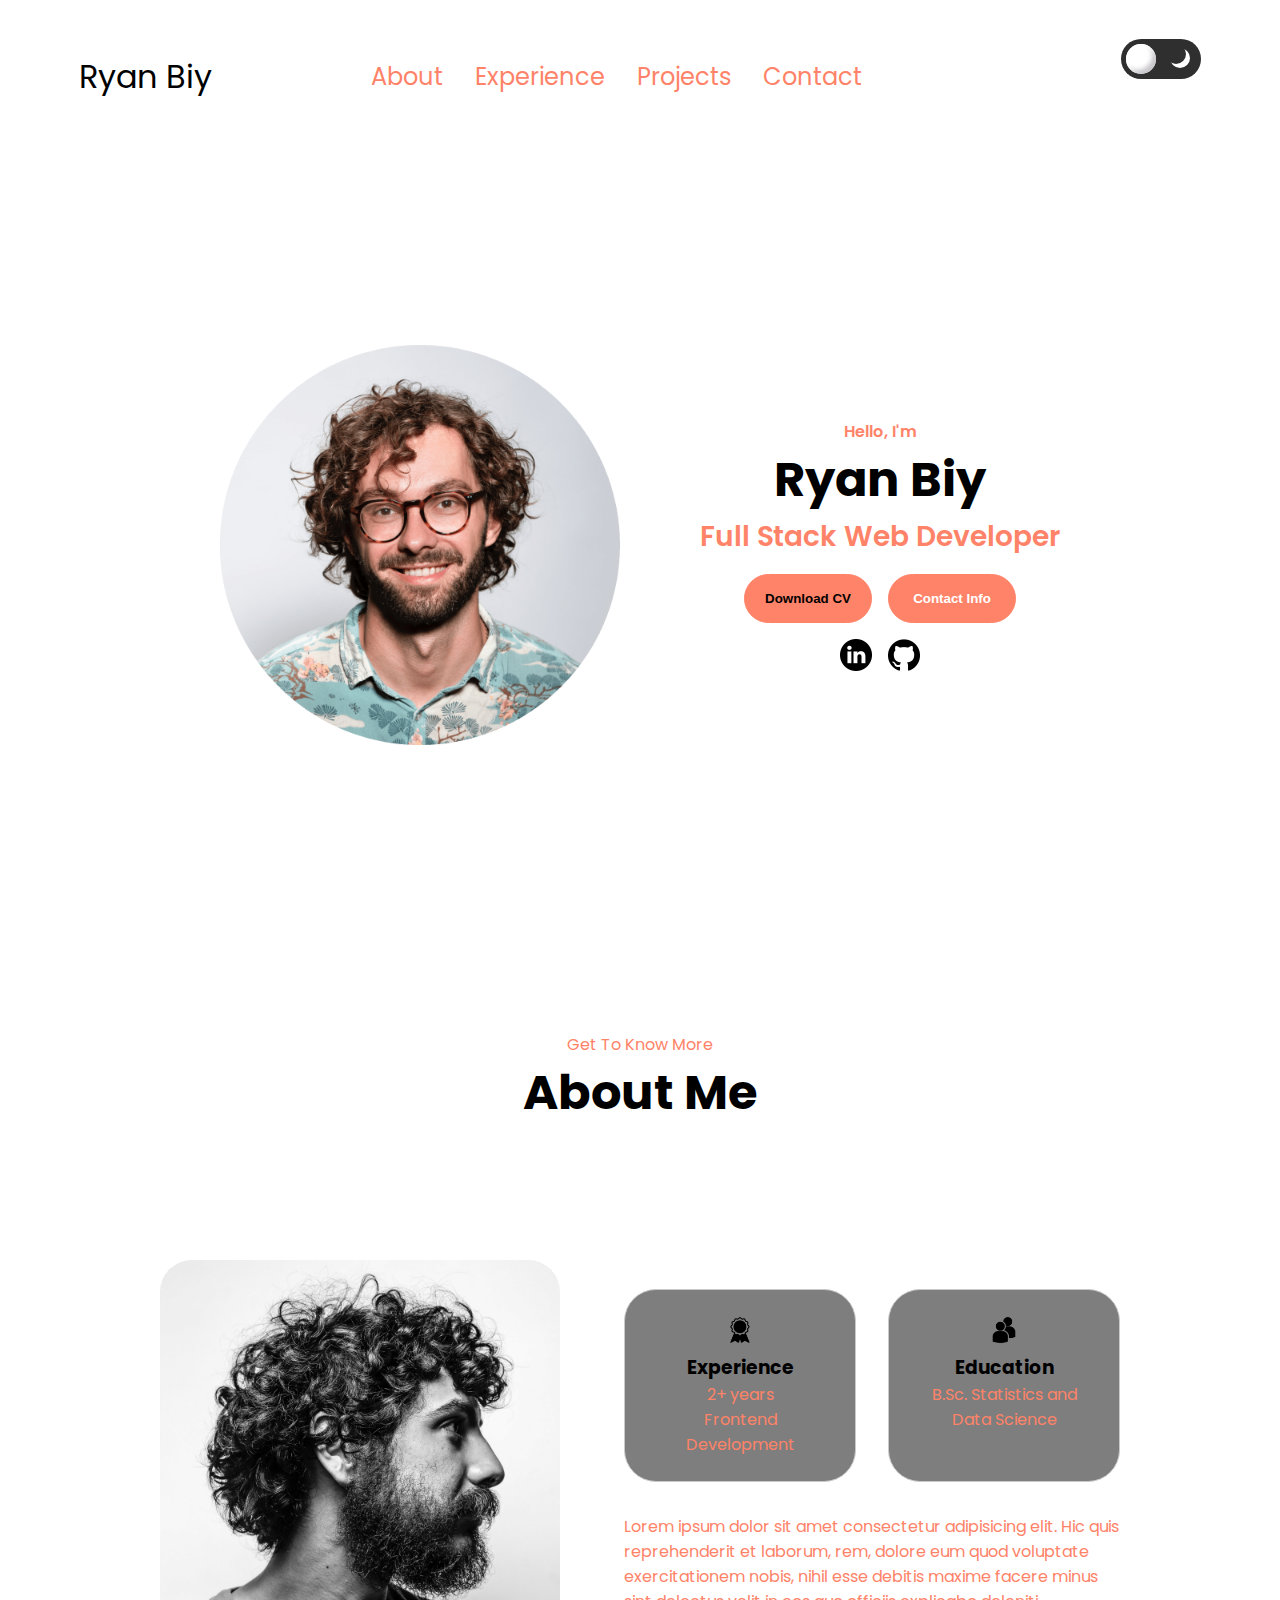
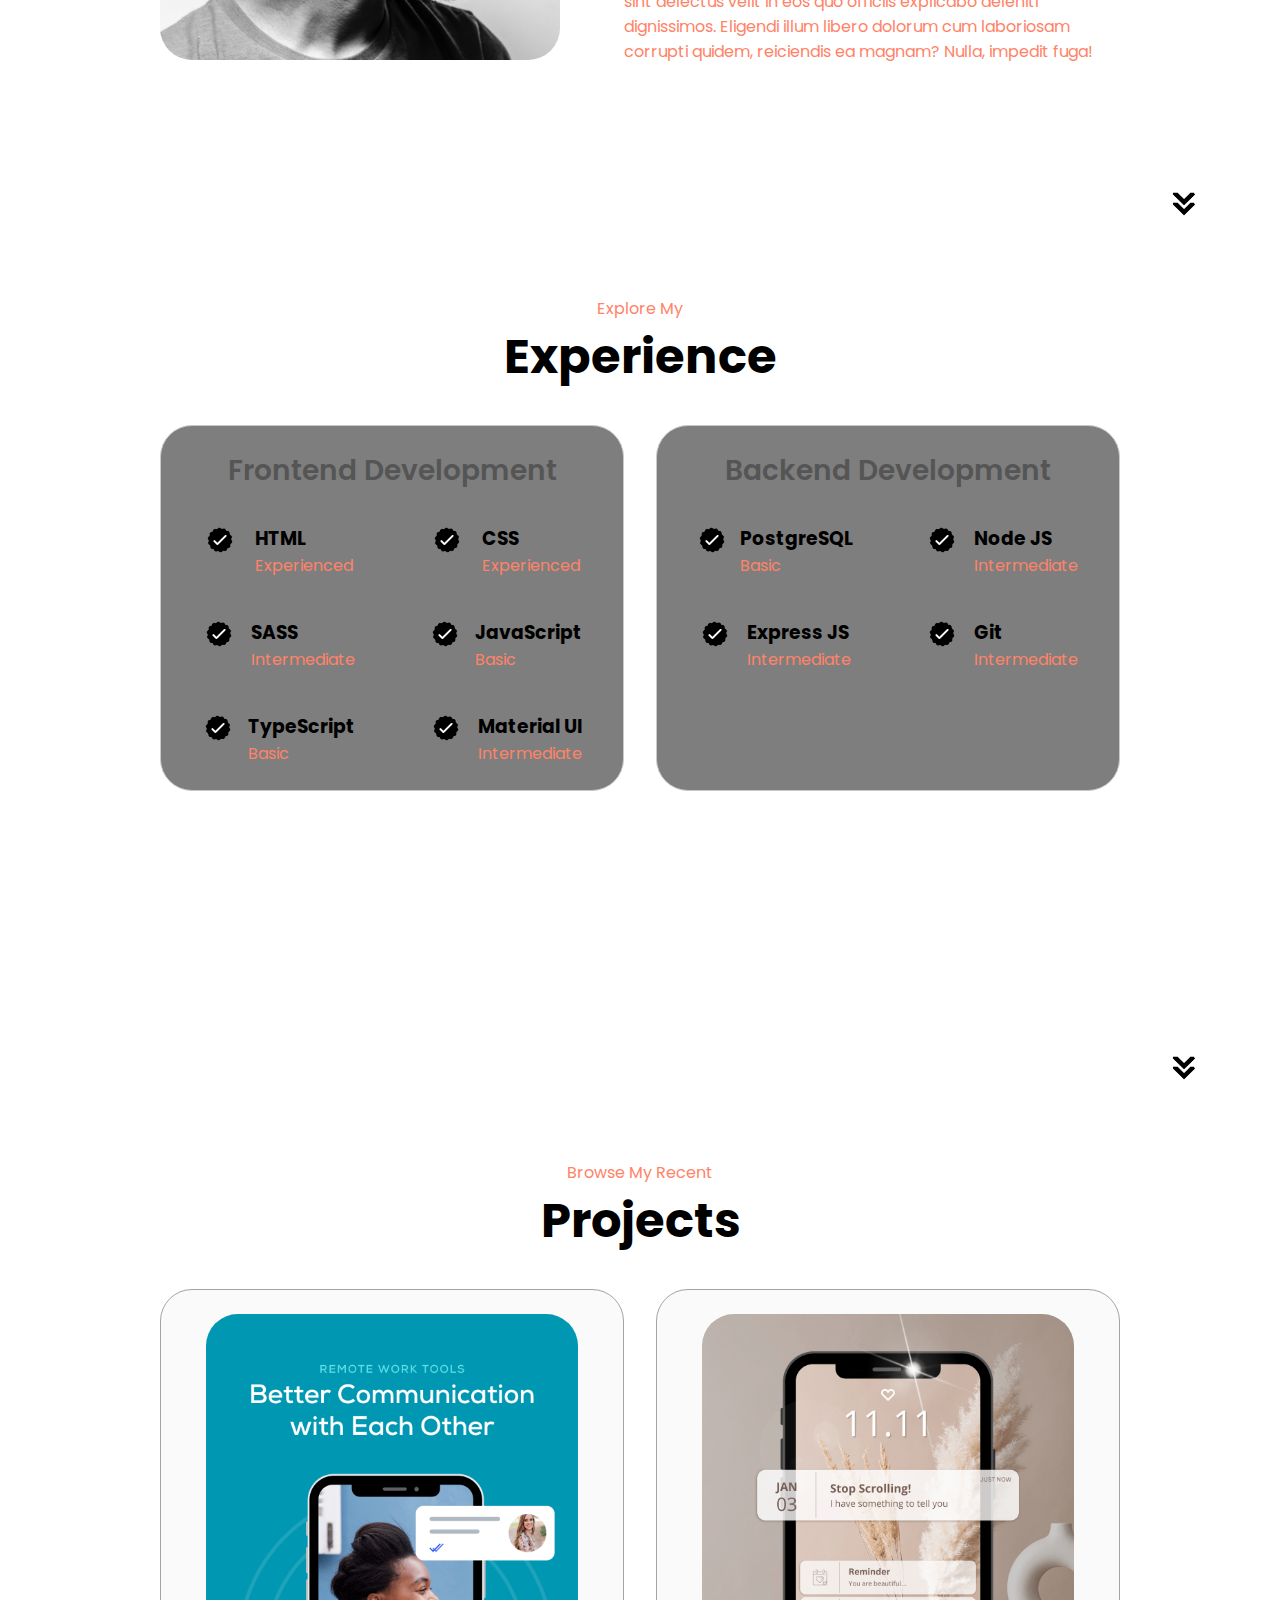
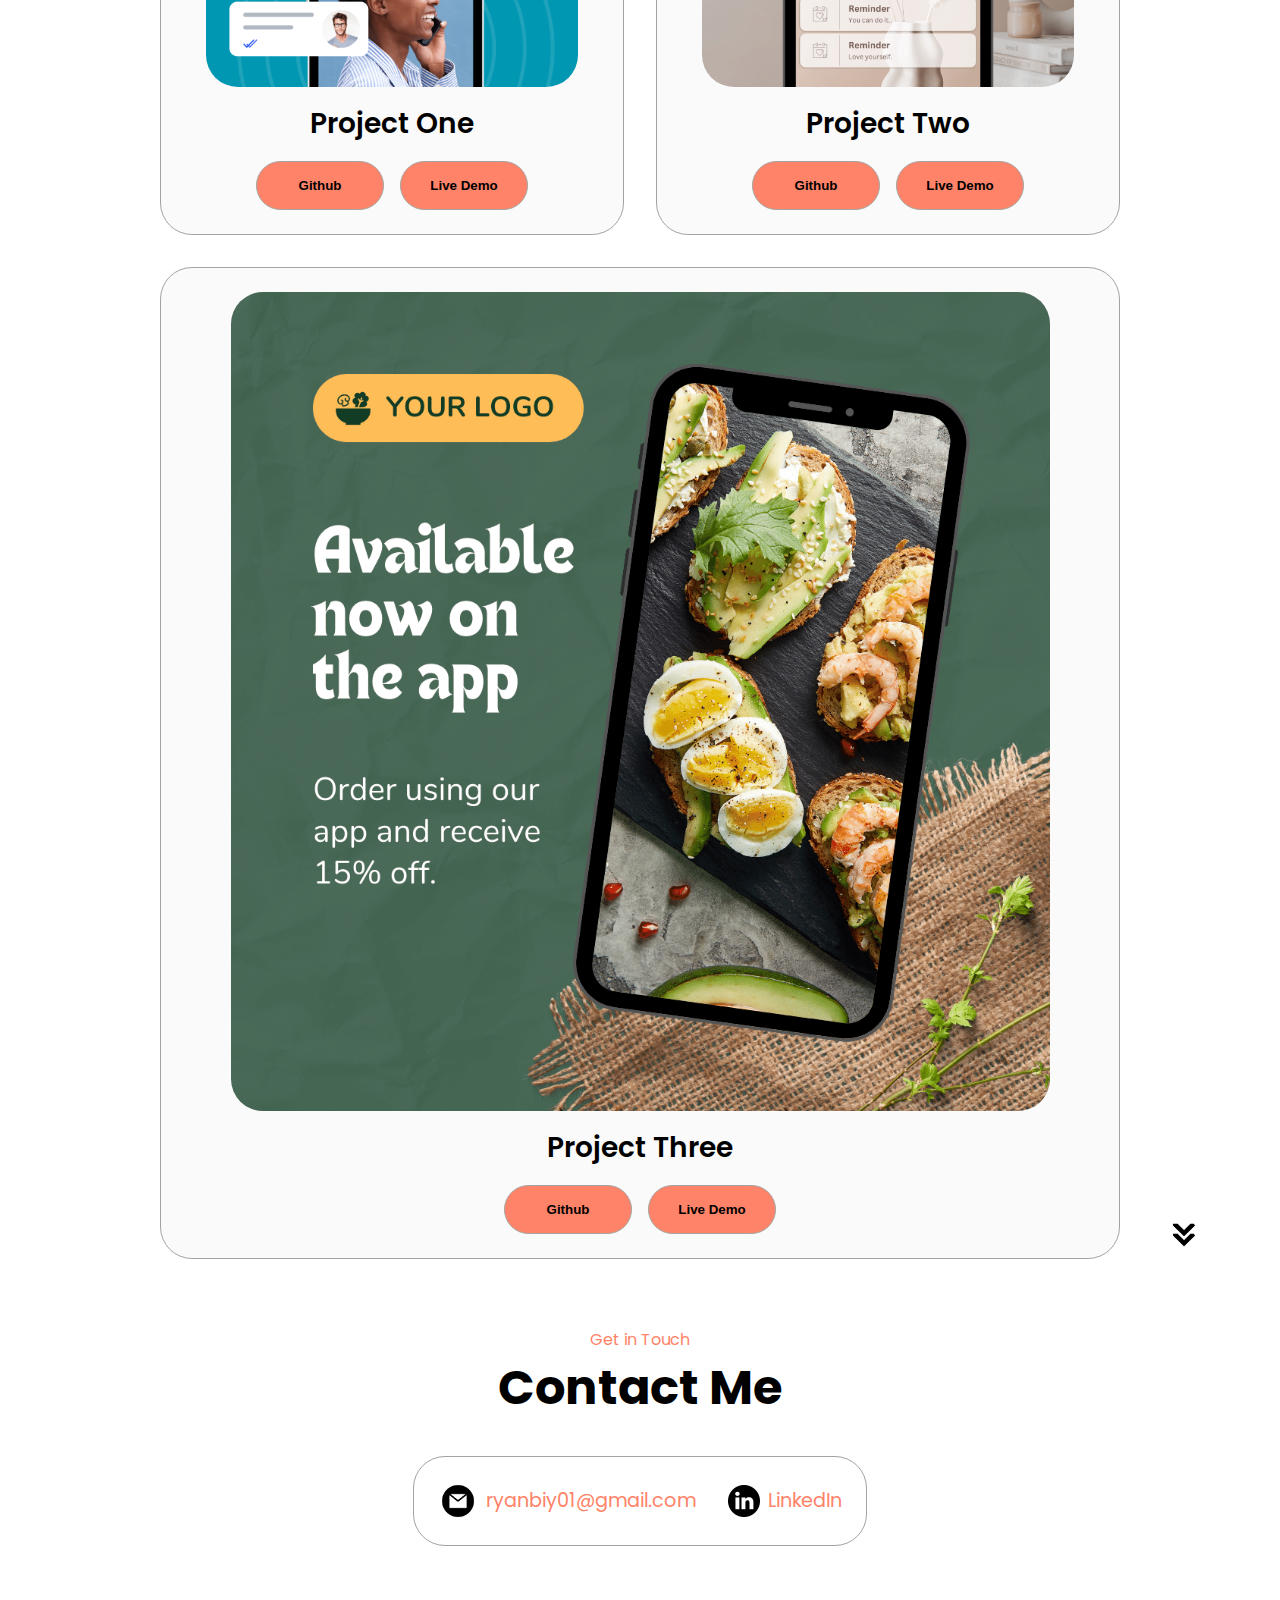
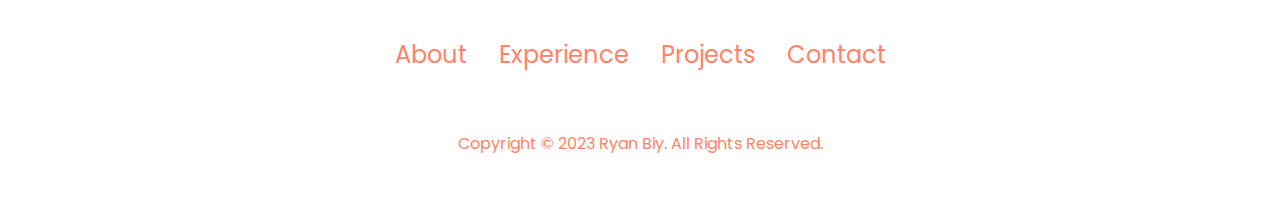
==== index.html @ d01abe98 "updated dark mode" ====
<!DOCTYPE html>
<html lang="en">
  <head>
    <meta charset="UTF-8" />
    <meta http-equiv="X-UA-Compatible" content="IE=edge" />
    <meta name="viewport" content="width=device-width, initial-scale=1.0" />
    <title>My Portfolio</title>
    <link rel="stylesheet" href="style.css" />
    <link rel="stylesheet" href="mediaqueries.css" />
  </head>
  <body>
    <nav id="desktop-nav">
      <div class="logo">Ryan Biy</div>
      <div>
        <ul class="nav-links">
          <li><a href="#about">About</a></li>
          <li><a href="#experience">Experience</a></li>
          <li><a href="#projects">Projects</a></li>
          <li><a href="#contact">Contact</a></li>
        </ul>
      </div>
      <div class="switch">
        <div class="flicker"></div>
        <div class="moon"></div>
      </div>
    </nav>
    <nav id="hamburger-nav">
      <div class="logo">Ryan Biy</div>
      <div class="hamburger-menu">
        <div class="hamburger-icon" onclick="toggleMenu()">
          <span></span>
          <span></span>
          <span></span>
        </div>
        <div class="menu-links">
          <li><a href="#about" onclick="toggleMenu()">About</a></li>
          <li><a href="#experience" onclick="toggleMenu()">Experience</a></li>
          <li><a href="#projects" onclick="toggleMenu()">Projects</a></li>
          <li><a href="#contact" onclick="toggleMenu()">Contact</a></li>
        </div>
        <div class="switch">
          <div class="flicker"></div>
          <div class="moon"></div>
        </div>
      </div>
    </nav>
    <section id="profile">
      <div class="section__pic-container">
        <img src="./assets/profile-pic.png" alt="Ryan Biy profile picture" />
      </div>
      <div class="section__text">
        <p class="section__text__p1">Hello, I'm</p>
        <h1 class="title">Ryan Biy</h1>
        <p class="section__text__p2">Full Stack Web Developer</p>
        <div class="btn-container">
          <button
            class="btn btn-color-2"
            onclick="window.open('./assets/resume-example.pdf')"
          >
            Download CV
          </button>
          <button class="btn btn-color-1" onclick="location.href='./#contact'">
            Contact Info
          </button>
        </div>
        <div id="socials-container">
          <img
            src="./assets/linkedin.png"
            alt="My LinkedIn profile"
            class="icon"
            onclick="location.href='https://linkedin.com/'"
          />
          <img
            src="./assets/github.png"
            alt="My Github profile"
            class="icon"
            onclick="location.href='https://github.com/'"
          />
        </div>
      </div>
    </section>
    <section id="about">
      <p class="section__text__p1">Get To Know More</p>
      <h1 class="title">About Me</h1>
      <div class="section-container">
        <div class="section__pic-container">
          <img
            src="./assets/about-pic.png"
            alt="Profile picture"
            class="about-pic"
          />
        </div>
        <div class="about-details-container">
          <div class="about-containers">
            <div class="details-container">
              <img
                src="./assets/experience.png"
                alt="Experience icon"
                class="icon"
              />
              <h3>Experience</h3>
              <p>2+ years <br />Frontend Development</p>
            </div>
            <div class="details-container">
              <img
                src="./assets/education.png"
                alt="Education icon"
                class="icon"
              />
              <h3>Education</h3>
              <p>B.Sc. Statistics and Data Science<br /></p>
            </div>
          </div>
          <div class="text-container">
            <p>
              Lorem ipsum dolor sit amet consectetur adipisicing elit. Hic quis
              reprehenderit et laborum, rem, dolore eum quod voluptate
              exercitationem nobis, nihil esse debitis maxime facere minus sint
              delectus velit in eos quo officiis explicabo deleniti dignissimos.
              Eligendi illum libero dolorum cum laboriosam corrupti quidem,
              reiciendis ea magnam? Nulla, impedit fuga!
            </p>
          </div>
        </div>
      </div>
      <img
        src="./assets/arrow.png"
        alt="Arrow icon"
        class="icon arrow"
        onclick="location.href='./#experience'"
      />
    </section>
    <section id="experience">
      <p class="section__text__p1">Explore My</p>
      <h1 class="title">Experience</h1>
      <div class="experience-details-container">
        <div class="about-containers">
          <div class="details-container">
            <h2 class="experience-sub-title">Frontend Development</h2>
            <div class="article-container">
              <article>
                <img
                  src="./assets/checkmark.png"
                  alt="Experience icon"
                  class="icon"
                />
                <div>
                  <h3>HTML</h3>
                  <p>Experienced</p>
                </div>
              </article>
              <article>
                <img
                  src="./assets/checkmark.png"
                  alt="Experience icon"
                  class="icon"
                />
                <div>
                  <h3>CSS</h3>
                  <p>Experienced</p>
                </div>
              </article>
              <article>
                <img
                  src="./assets/checkmark.png"
                  alt="Experience icon"
                  class="icon"
                />
                <div>
                  <h3>SASS</h3>
                  <p>Intermediate</p>
                </div>
              </article>
              <article>
                <img
                  src="./assets/checkmark.png"
                  alt="Experience icon"
                  class="icon"
                />
                <div>
                  <h3>JavaScript</h3>
                  <p>Basic</p>
                </div>
              </article>
              <article>
                <img
                  src="./assets/checkmark.png"
                  alt="Experience icon"
                  class="icon"
                />
                <div>
                  <h3>TypeScript</h3>
                  <p>Basic</p>
                </div>
              </article>
              <article>
                <img
                  src="./assets/checkmark.png"
                  alt="Experience icon"
                  class="icon"
                />
                <div>
                  <h3>Material UI</h3>
                  <p>Intermediate</p>
                </div>
              </article>
            </div>
          </div>
          <div class="details-container">
            <h2 class="experience-sub-title">Backend Development</h2>
            <div class="article-container">
              <article>
                <img
                  src="./assets/checkmark.png"
                  alt="Experience icon"
                  class="icon"
                />
                <div>
                  <h3>PostgreSQL</h3>
                  <p>Basic</p>
                </div>
              </article>
              <article>
                <img
                  src="./assets/checkmark.png"
                  alt="Experience icon"
                  class="icon"
                />
                <div>
                  <h3>Node JS</h3>
                  <p>Intermediate</p>
                </div>
              </article>
              <article>
                <img
                  src="./assets/checkmark.png"
                  alt="Experience icon"
                  class="icon"
                />
                <div>
                  <h3>Express JS</h3>
                  <p>Intermediate</p>
                </div>
              </article>
              <article>
                <img
                  src="./assets/checkmark.png"
                  alt="Experience icon"
                  class="icon"
                />
                <div>
                  <h3>Git</h3>
                  <p>Intermediate</p>
                </div>
              </article>
            </div>
          </div>
        </div>
      </div>
      <img
        src="./assets/arrow.png"
        alt="Arrow icon"
        class="icon arrow"
        onclick="location.href='./#projects'"
      />
    </section>
    <section id="projects">
      <p class="section__text__p1">Browse My Recent</p>
      <h1 class="title">Projects</h1>
      <div class="experience-details-container">
        <div class="about-containers">
          <div class="details-container color-container">
            <div class="article-container">
              <img
                src="./assets/project-1.png"
                alt="Project 1"
                class="project-img"
              />
            </div>
            <h2 class="experience-sub-title project-title">Project One</h2>
            <div class="btn-container">
              <button
                class="btn btn-color-2 project-btn"
                onclick="location.href='https://github.com/'"
              >
                Github
              </button>
              <button
                class="btn btn-color-2 project-btn"
                onclick="location.href='https://github.com/'"
              >
                Live Demo
              </button>
            </div>
          </div>
          <div class="details-container color-container">
            <div class="article-container">
              <img
                src="./assets/project-2.png"
                alt="Project 2"
                class="project-img"
              />
            </div>
            <h2 class="experience-sub-title project-title">Project Two</h2>
            <div class="btn-container">
              <button
                class="btn btn-color-2 project-btn"
                onclick="location.href='https://github.com/'"
              >
                Github
              </button>
              <button
                class="btn btn-color-2 project-btn"
                onclick="location.href='https://github.com/'"
              >
                Live Demo
              </button>
            </div>
          </div>
          <div class="details-container color-container">
            <div class="article-container">
              <img
                src="./assets/project-3.png"
                alt="Project 3"
                class="project-img"
              />
            </div>
            <h2 class="experience-sub-title project-title">Project Three</h2>
            <div class="btn-container">
              <button
                class="btn btn-color-2 project-btn"
                onclick="location.href='https://github.com/'"
              >
                Github
              </button>
              <button
                class="btn btn-color-2 project-btn"
                onclick="location.href='https://github.com/'"
              >
                Live Demo
              </button>
            </div>
          </div>
        </div>
      </div>
      <img
        src="./assets/arrow.png"
        alt="Arrow icon"
        class="icon arrow"
        onclick="location.href='./#contact'"
      />
    </section>
    <section id="contact">
      <p class="section__text__p1">Get in Touch</p>
      <h1 class="title">Contact Me</h1>
      <div class="contact-info-upper-container">
        <div class="contact-info-container">
          <img
            src="./assets/email.png"
            alt="Email icon"
            class="icon contact-icon email-icon"
          />
          <p><a href="mailto:examplemail@gmail.com">ryanbiy01@gmail.com</a></p>
        </div>
        <div class="contact-info-container">
          <img
            src="./assets/linkedin.png"
            alt="LinkedIn icon"
            class="icon contact-icon"
          />
          <p><a href="https://www.linkedin.com">LinkedIn</a></p>
        </div>
      </div>
    </section>
    <footer>
      <nav>
        <div class="nav-links-container">
          <ul class="nav-links">
            <li><a href="#about">About</a></li>
            <li><a href="#experience">Experience</a></li>
            <li><a href="#projects">Projects</a></li>
            <li><a href="#contact">Contact</a></li>
          </ul>
        </div>
      </nav>
      <p>Copyright &#169; 2023 Ryan Biy. All Rights Reserved.</p>
    </footer>
    <script src="script.js"></script>
  </body>
</html>
---- style.css ----
/* GENERAL */

@import url("https://fonts.googleapis.com/css2?family=Poppins:wght@300;400;500;600&display=swap");

* {
  margin: 0;
  padding: 0;
}

body {
  font-family: "Poppins", sans-serif;
}

html {
  scroll-behavior: smooth;
}

p {
  color: #FF8368;
}

/* TRANSITION */

a,
.btn {
  transition: all 300ms ease;
}

/* DESKTOP NAV */

nav,
.nav-links {
  display: flex;
}

nav {
  justify-content: space-around;
  align-items: center;
  height: 17vh;
}

.nav-links {
  gap: 2rem;
  list-style: none;
  font-size: 1.5rem;
}

a {
  color:#FF8368;
  text-decoration: none;
  text-decoration-color: white;
}

a:hover {
  color: #FF8368;
  text-decoration: underline;
  text-underline-offset: 1rem;
  text-decoration-color: rgb(181, 181, 181);
}

.logo {
  font-size: 2rem;
}

.logo:hover {
  cursor: default;
}

/* HAMBURGER MENU */

#hamburger-nav {
  display: none;
}

.hamburger-menu {
  position: relative;
  display: inline-block;
}

.hamburger-icon {
  display: flex;
  flex-direction: column;
  justify-content: space-between;
  height: 24px;
  width: 30px;
  cursor: pointer;
}

.hamburger-icon span {
  width: 100%;
  height: 2px;
  background-color: black;
  transition: all 0.3 ease-in-out;
}
.switch{
  margin-left: 100px;
  margin-top: -35px;
}
.menu-links {
  position: absolute;
  top: 100%;
 
  background-color:white;
  width: fit-content;
  max-height: 0;
  overflow: hidden;
  transition: all 0.3 ease-in-out;
}

.menu-links a {
  
  padding: 10px;
  text-align: center;
  font-size: 12px;
  color: black;
  text-decoration: none;
  transition: all 0.3 ease-in-out;
}

.menu-links li {
  list-style: none;
}

.menu-links.open {
  max-height: 300px;
}

.hamburger-icon.open span:first-child {
  transform: rotate(45deg) translate(10px, 5px);
}

.hamburger-icon.open span:nth-child(2) {
  opacity: 0;
}

.hamburger-icon.open span:last-child {
  transform: rotate(-45deg) translate(10px, -5px);
}

.hamburger-icon span:first-child {
  transform: none;
}

.hamburger-icon span:first-child {
  opacity: 1;
}

.hamburger-icon span:first-child {
  transform: none;
}

/* SECTIONS */

section {
  padding-top: 4vh;
  height: 96vh;
  margin: 0 10rem;
  box-sizing: border-box;
  min-height: fit-content;
}

.section-container {
  display: flex;
}

/* PROFILE SECTION */

#profile {
  display: flex;
  justify-content: center;
  gap: 5rem;
  height: 80vh;
}

.section__pic-container {
  display: flex;
  height: 400px;
  width: 400px;
  margin: auto 0;
}

.section__text {
  align-self: center;
  text-align: center;
}

.section__text p {
  font-weight: 600;
}

.section__text__p1 {
  text-align: center;
}

.section__text__p2 {
  font-size: 1.75rem;
  margin-bottom: 1rem;
}

.title {
  font-size: 3rem;
  text-align: center;
}

#socials-container {
  display: flex;
  justify-content: center;
  margin-top: 1rem;
  gap: 1rem;
}

/* ICONS */

.icon {
  cursor: pointer;
  height: 2rem;
}

/* BUTTONS */

.btn-container {
  display: flex;
  justify-content: center;
  gap: 1rem;
}

.btn {
  font-weight: 600;
  transition: all 300ms ease;
  padding: 1rem;
  width: 8rem;
  border-radius: 2rem;
}

.btn-color-1,
.btn-color-2 {
  border:#FF8368 0.1rem solid;
}

.btn-color-1:hover,
.btn-color-2:hover {
  cursor: pointer;
}

.btn-color-1,
.btn-color-2:hover {
  background: #FF8368;
  color: rgb(255, 255, 255);
}

.btn-color-1:hover {
  background: #FF8368;
}

.btn-color-2 {
  background: #FF8368;
}

.btn-color-2:hover {
  border: rgb(255, 255, 255) 0.1rem solid;
}

.btn-container {
  gap: 1rem;
}

/* ABOUT SECTION */

#about {
  position: relative;
}

.about-containers {
  gap: 2rem;
  margin-bottom: 2rem;
  margin-top: 2rem;
}

.about-details-container {
  justify-content: center;
  flex-direction: column;
}

.about-containers,
.about-details-container {
  display: flex;
}

.about-pic {
  border-radius: 2rem;
}

.arrow {
  position: absolute;
  right: -5rem;
  bottom: 2.5rem;
}

.details-container {
  padding: 1.5rem;
  flex: 1;
  background: rgb(126, 126, 126);
  border-radius: 2rem;
  border: #FF8368 0.1rem solid;
  border-color: rgb(201, 201, 201);
  text-align: center;
}

.section-container {
  gap: 4rem;
  height: 80%;
}

.section__pic-container {
  height: 400px;
  width: 400px;
  margin: auto 0;
}

/* EXPERIENCE SECTION */

#experience {
  position: relative;
}

.experience-sub-title {
  color: rgb(85, 85, 85);
  font-weight: 600;
  font-size: 1.75rem;
  margin-bottom: 2rem;
}

.experience-details-container {
  display: flex;
  justify-content: center;
  flex-direction: column;
}

.article-container {
  display: flex;
  text-align: initial;
  flex-wrap: wrap;
  flex-direction: row;
  gap: 2.5rem;
  justify-content: space-around;
}

article {
  display: flex;
  width: 10rem;
  justify-content: space-around;
  gap: 0.5rem;
}

article .icon {
  cursor: default;
}

/* PROJECTS SECTION */

#projects {
  position: relative;
}

.color-container {
  border-color: rgb(163, 163, 163);
  background: rgb(250, 250, 250);
}

.project-img {
  border-radius: 2rem;
  width: 90%;
  height: 90%;
}

.project-title {
  margin: 1rem;
  color: black;
}

.project-btn {
  color: black;
  border-color: rgb(163, 163, 163);
}

/* CONTACT */

#contact {
  display: flex;
  justify-content: center;
  flex-direction: column;
  height: 70vh;
}

.contact-info-upper-container {
  display: flex;
  justify-content: center;
  border-radius: 2rem;
  border: rgb(53, 53, 53) 0.1rem solid;
  border-color: rgb(163, 163, 163);
  background: (250, 250, 250);
  margin: 2rem auto;
  padding: 0.5rem;
}

.contact-info-container {
  display: flex;
  align-items: center;
  justify-content: center;
  gap: 0.5rem;
  margin: 1rem;
}

.contact-info-container p {
  font-size: larger;
}

.contact-icon {
  cursor: default;
}

.email-icon {
  height: 2.5rem;
}

/* FOOTER SECTION */

footer {
  height: 26vh;
  margin: 0 1rem;
}

footer p {
  text-align: center;
}
.dark a {
  color:#FF8368;
}

header {
  display: flex;
  justify-content: flex-end;
  padding: 30px;
}

.switch {
  width: 80px;
  height: 40px;
  border-radius: 20px;
  background-color: #2f2f2f;
  position: relative;
}

.flicker {
  width: 30px;
  height: 30px;
  border-radius: 15px;
  background-color: rgb(255, 255, 255);
  position: absolute;
  top: 5px;
  left: 5px;
  transition: 0.3s;
  box-shadow: 
    inset 4px 4px 4px rgb(255,255,255),
    inset -4px -4px 4px rgb(195 193 198 / 90%);
}

.dark {
  background-color: rgb(27, 27, 27);
  transition: 0.3s;
}

.moon {
  width: 20px;
  height: 20px;
  border-radius: 10px;
  box-shadow: 4px 4px 0 0 rgb(255, 255, 255);
  position: absolute;
  top: 5px;
  left: 45px;
}

.dark .flicker {
  transform: translateX(40px);
}

.dark > * {
 color:rgb(255, 255, 255);
}

.main {
  height: 80vh;
  display: flex;
  flex-direction: row;
  justify-content: space-between;
  align-items: center;
  padding: 10px;
}

.main-text {
  padding: 60px;
  margin-bottom: 60px;
}

.square {
  width: 98%;
  margin: 1%;
  height: 350px;
  background-color: rgb(255, 255, 255);
  text-align: center;
}

.dark .square {
  background-color: rgb(45, 45, 45);
}
---- mediaqueries.css ----
@media screen and (max-width: 1400px) {
  #profile {
    height: 83vh;
    margin-bottom: 6rem;
  }
  .about-containers {
    flex-wrap: wrap;
  }
  #contact,
  #projects {
    height: fit-content;
  }
}

@media screen and (max-width: 1200px) {
  #desktop-nav {
    display: none;
  }
  #hamburger-nav {
    display: flex;
  }
  #experience,
  .experience-details-container {
    margin-top: 2rem;
  }
  #profile,
  .section-container {
    display: block;
  }
  .arrow {
    display: none;
  }
  section,
  .section-container {
    height: fit-content;
  }
  section {
    margin: 0 5%;
  }
  .section__pic-container {
    width: 275px;
    height: 275px;
    margin: 0 auto 2rem;
  }
  .about-containers {
    margin-top: 0;
  }
}

@media screen and (max-width: 600px) {
  #contact,
  footer {
    height: 40vh;
  }
  #profile {
    height: 83vh;
    margin-bottom: 0;
  }
  article {
    font-size: 1rem;
  }
  footer nav {
    height: fit-content;
    margin-bottom: 2rem;
  }
  .about-containers,
  .contact-info-upper-container,
  .btn-container {
    flex-wrap: wrap;
  }
  .contact-info-container {
    margin: 0;
  }
  .contact-info-container p,
  .nav-links li a {
    font-size: 1rem;
  }
  .experience-sub-title {
    font-size: 1.25rem;
  }
  .logo {
    font-size: 1.5rem;
  }
  .nav-links {
    flex-direction: column;
    gap: 0.5rem;
    text-align: center;
  }
  .section__pic-container {
    width: auto;
    height: 46vw;
    justify-content: center;
  }
  .section__text__p2 {
    font-size: 1.25rem;
  }
  .title {
    font-size: 2rem;
  }
  .text-container {
    text-align: justify;
  }
  .switch{
    
  }
}
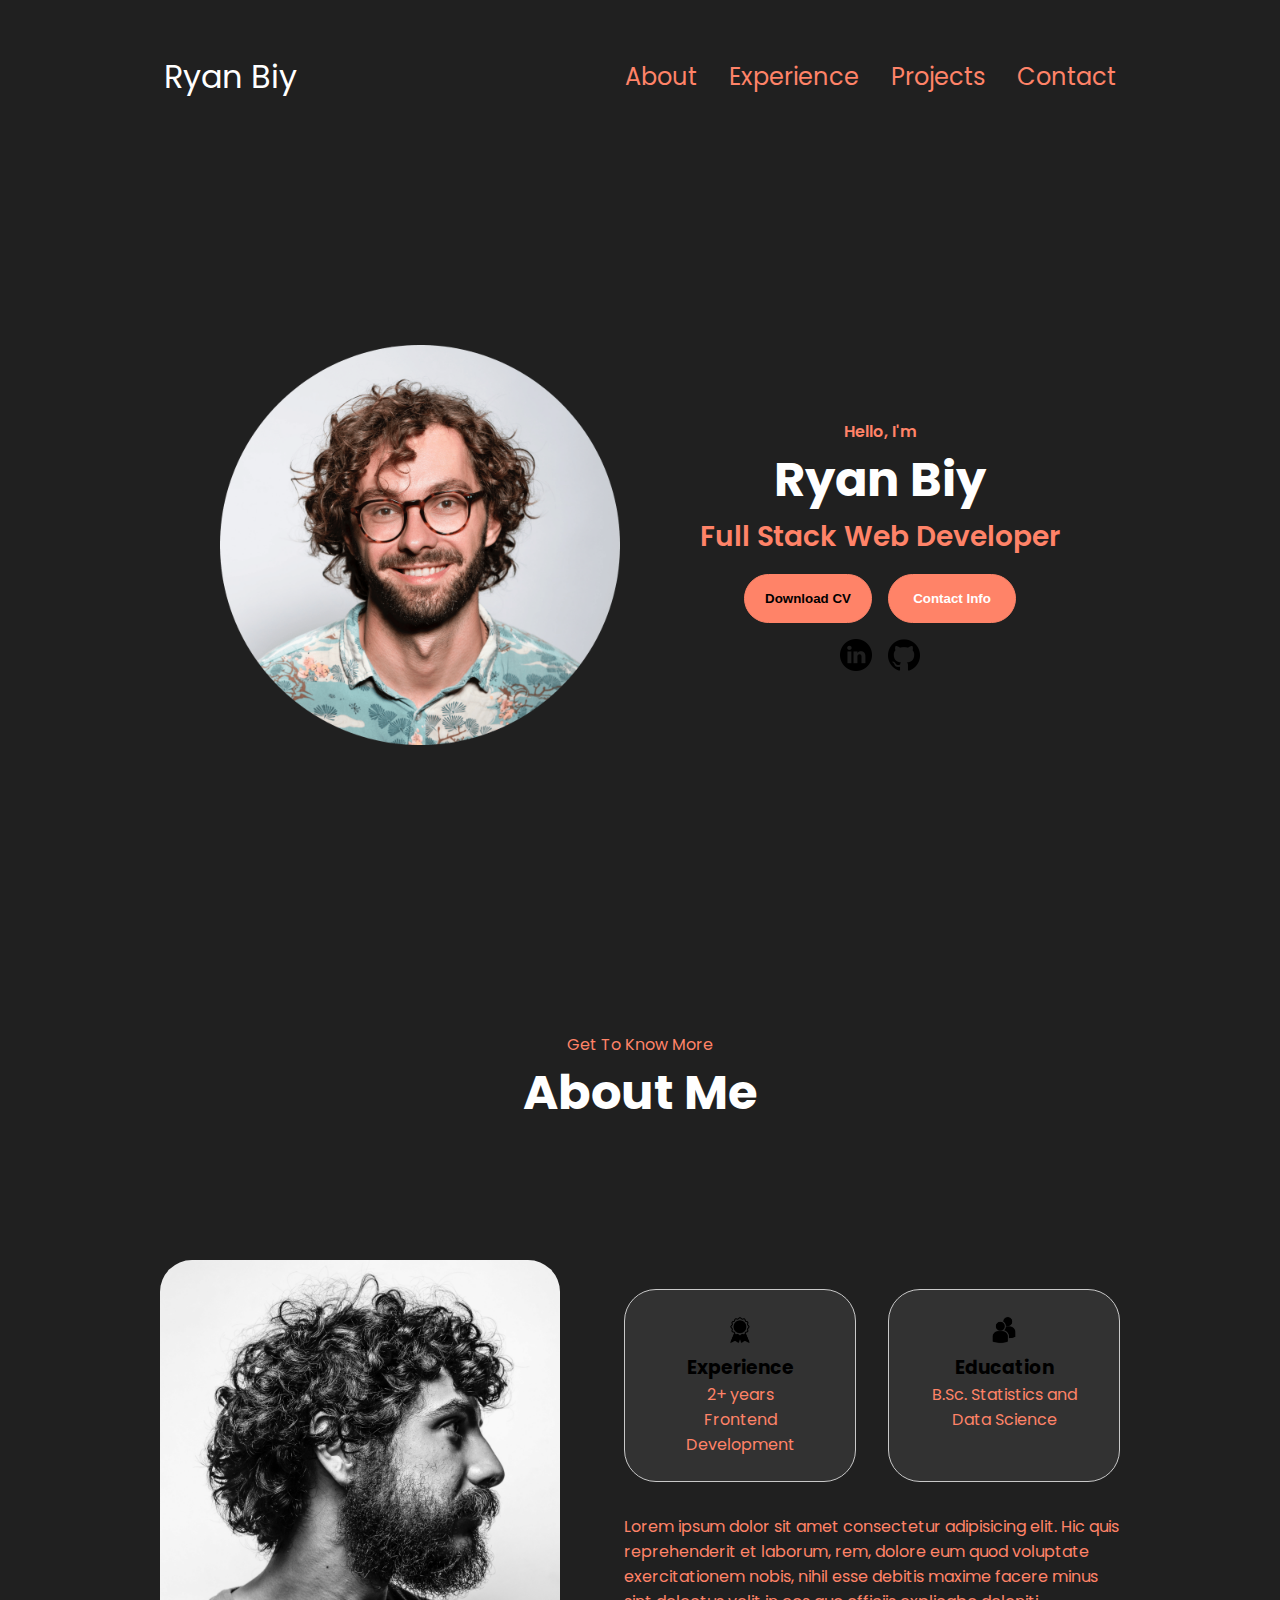
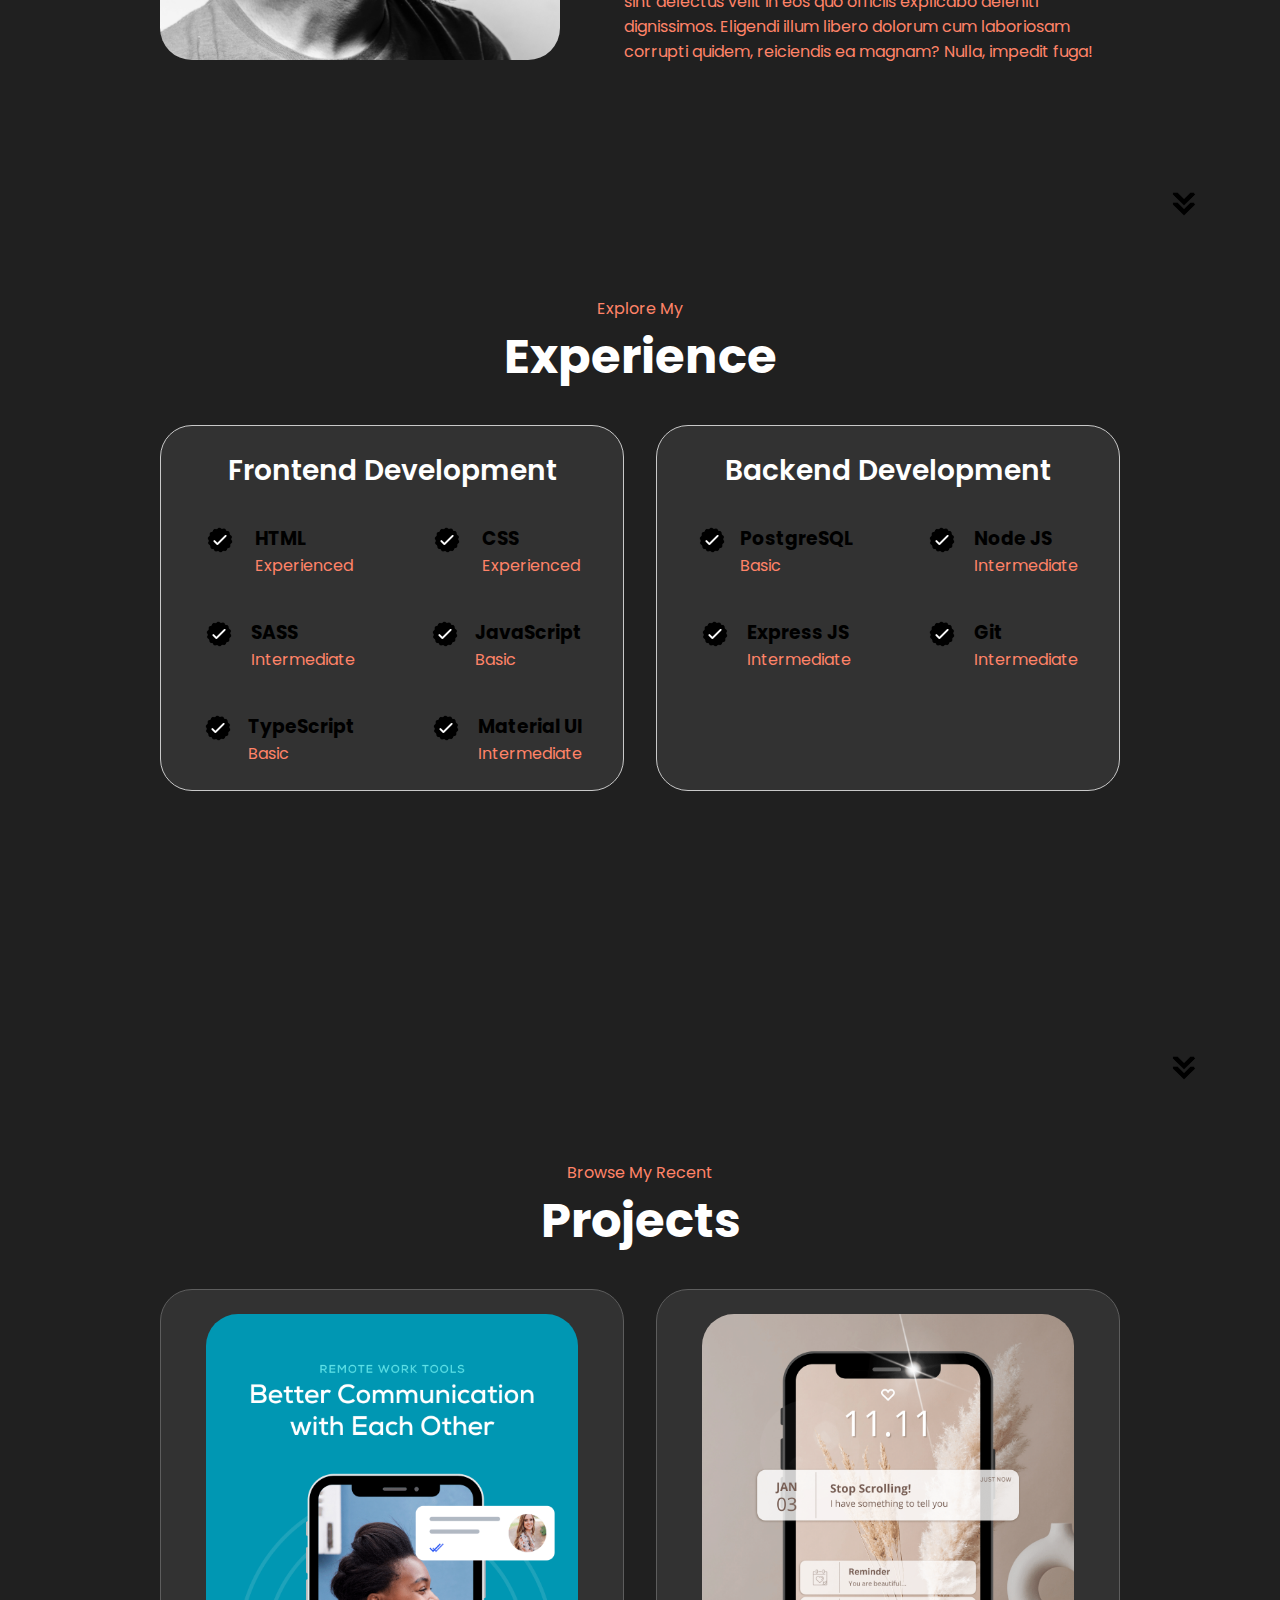
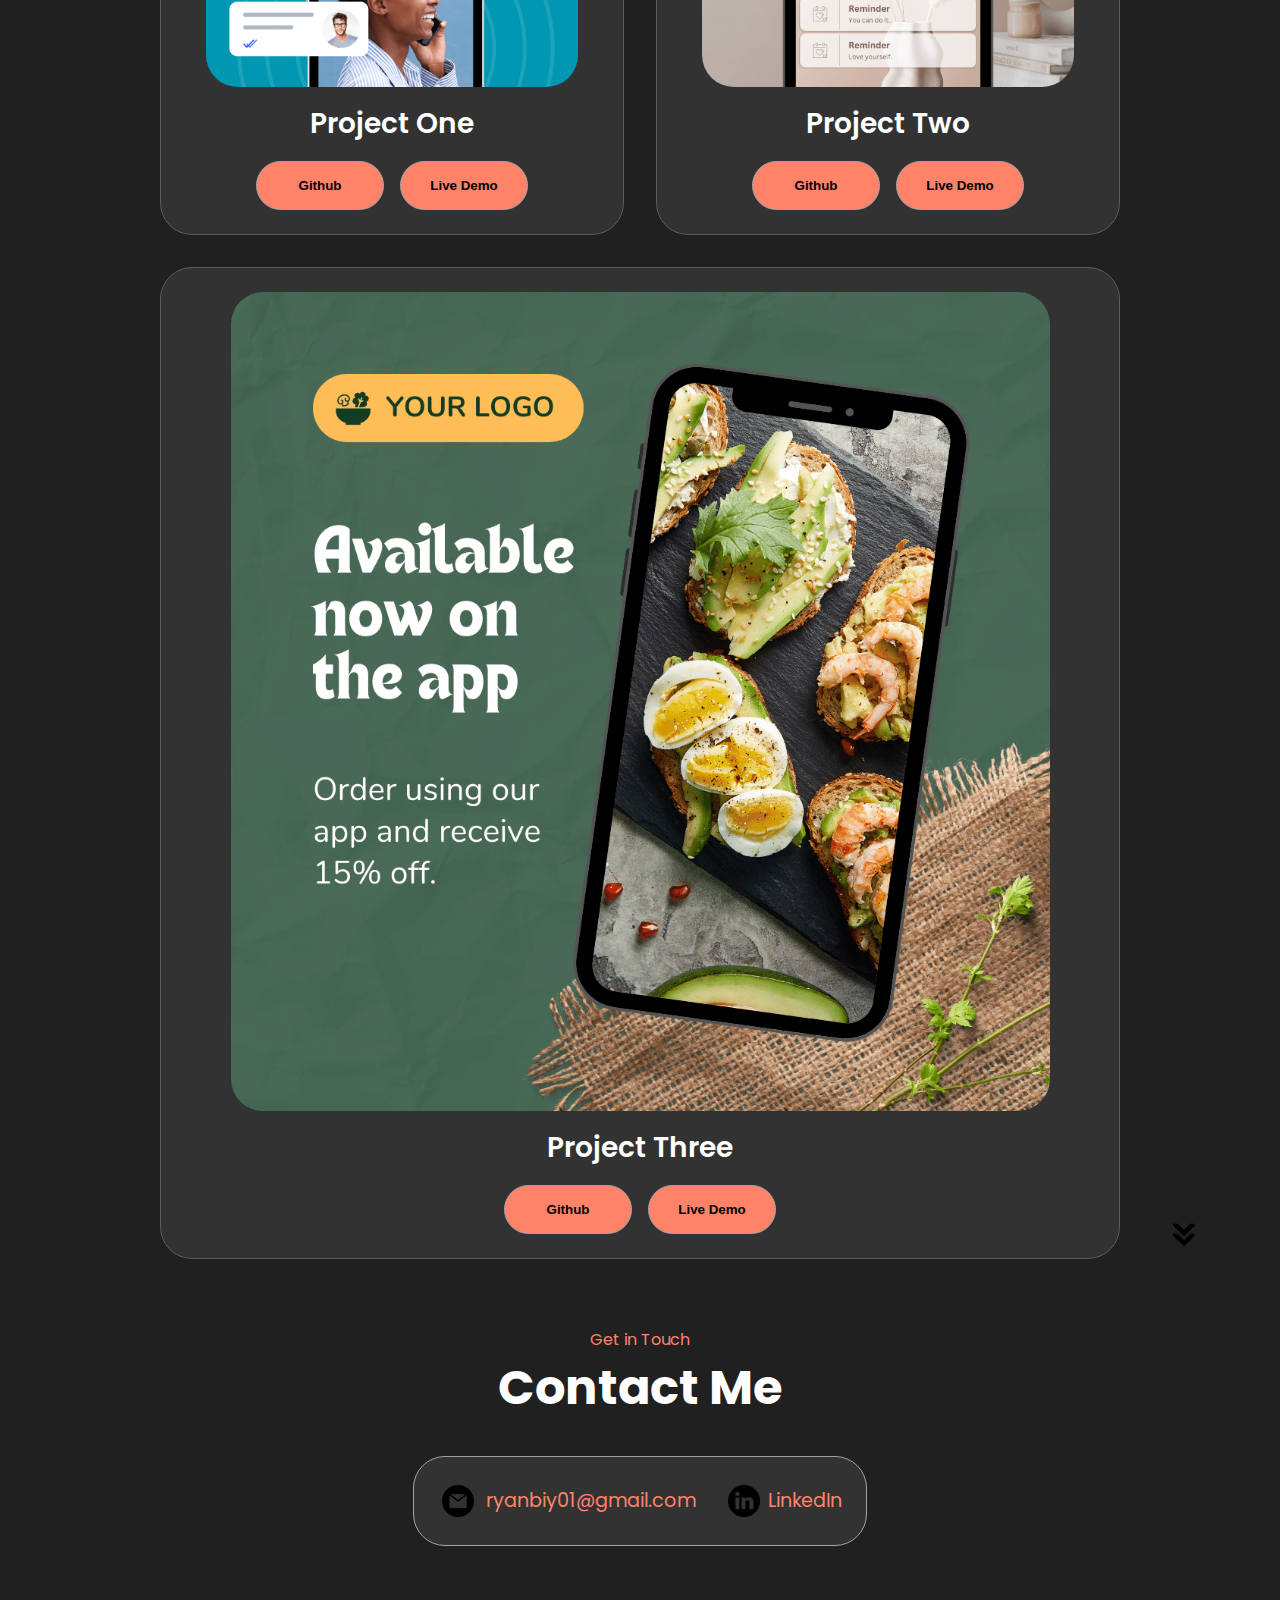
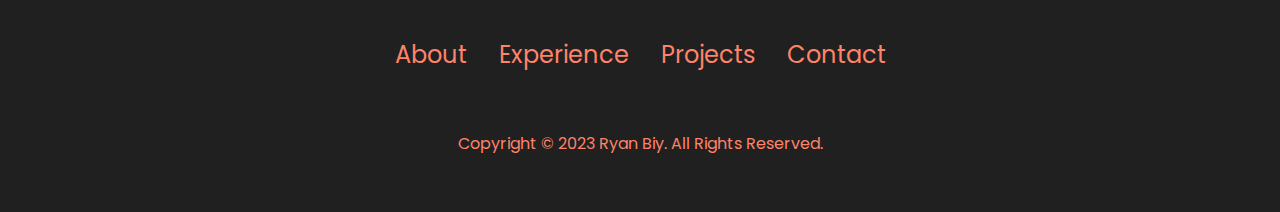
==== commit e018da39: "updated cv" ====
--- a/index.html
+++ b/index.html
@@ -19,10 +19,7 @@
           <li><a href="#contact">Contact</a></li>
         </ul>
       </div>
-      <div class="switch">
-        <div class="flicker"></div>
-        <div class="moon"></div>
-      </div>
+   
     </nav>
     <nav id="hamburger-nav">
       <div class="logo">Ryan Biy</div>
@@ -37,10 +34,6 @@
           <li><a href="#experience" onclick="toggleMenu()">Experience</a></li>
           <li><a href="#projects" onclick="toggleMenu()">Projects</a></li>
           <li><a href="#contact" onclick="toggleMenu()">Contact</a></li>
-        </div>
-        <div class="switch">
-          <div class="flicker"></div>
-          <div class="moon"></div>
         </div>
       </div>
     </nav>
--- a/style.css
+++ b/style.css
@@ -9,6 +9,7 @@
 
 body {
   font-family: "Poppins", sans-serif;
+  background-color: #202020;
 }
 
 html {
@@ -60,6 +61,7 @@
 
 .logo {
   font-size: 2rem;
+  color: #ffffff;
 }
 
 .logo:hover {
@@ -89,18 +91,15 @@
 .hamburger-icon span {
   width: 100%;
   height: 2px;
-  background-color: black;
+  background-color: rgb(120, 120, 120);
   transition: all 0.3 ease-in-out;
 }
-.switch{
-  margin-left: 100px;
-  margin-top: -35px;
-}
+
 .menu-links {
   position: absolute;
   top: 100%;
  
-  background-color:white;
+  background-color:rgb(50, 50, 50);
   width: fit-content;
   max-height: 0;
   overflow: hidden;
@@ -111,8 +110,8 @@
   
   padding: 10px;
   text-align: center;
-  font-size: 12px;
-  color: black;
+  font-size: 14px;
+  color: #FF8368;
   text-decoration: none;
   transition: all 0.3 ease-in-out;
 }
@@ -200,6 +199,7 @@
 .title {
   font-size: 3rem;
   text-align: center;
+  color: #ffffff;
 }
 
 #socials-container {
@@ -299,7 +299,7 @@
 .details-container {
   padding: 1.5rem;
   flex: 1;
-  background: rgb(126, 126, 126);
+  background: rgb(50, 50, 50);
   border-radius: 2rem;
   border: #FF8368 0.1rem solid;
   border-color: rgb(201, 201, 201);
@@ -324,7 +324,7 @@
 }
 
 .experience-sub-title {
-  color: rgb(85, 85, 85);
+  color: rgb(255, 255, 255);
   font-weight: 600;
   font-size: 1.75rem;
   margin-bottom: 2rem;
@@ -363,8 +363,8 @@
 }
 
 .color-container {
-  border-color: rgb(163, 163, 163);
-  background: rgb(250, 250, 250);
+  border-color: rgb(93, 93, 93);
+  background:rgb(50, 50, 50);
 }
 
 .project-img {
@@ -375,7 +375,7 @@
 
 .project-title {
   margin: 1rem;
-  color: black;
+  color: rgb(255, 255, 255);
 }
 
 .project-btn {
@@ -398,7 +398,7 @@
   border-radius: 2rem;
   border: rgb(53, 53, 53) 0.1rem solid;
   border-color: rgb(163, 163, 163);
-  background: (250, 250, 250);
+  background: rgb(50, 50, 50);
   margin: 2rem auto;
   padding: 0.5rem;
 }
@@ -433,83 +433,3 @@
 footer p {
   text-align: center;
 }
-.dark a {
-  color:#FF8368;
-}
-
-header {
-  display: flex;
-  justify-content: flex-end;
-  padding: 30px;
-}
-
-.switch {
-  width: 80px;
-  height: 40px;
-  border-radius: 20px;
-  background-color: #2f2f2f;
-  position: relative;
-}
-
-.flicker {
-  width: 30px;
-  height: 30px;
-  border-radius: 15px;
-  background-color: rgb(255, 255, 255);
-  position: absolute;
-  top: 5px;
-  left: 5px;
-  transition: 0.3s;
-  box-shadow: 
-    inset 4px 4px 4px rgb(255,255,255),
-    inset -4px -4px 4px rgb(195 193 198 / 90%);
-}
-
-.dark {
-  background-color: rgb(27, 27, 27);
-  transition: 0.3s;
-}
-
-.moon {
-  width: 20px;
-  height: 20px;
-  border-radius: 10px;
-  box-shadow: 4px 4px 0 0 rgb(255, 255, 255);
-  position: absolute;
-  top: 5px;
-  left: 45px;
-}
-
-.dark .flicker {
-  transform: translateX(40px);
-}
-
-.dark > * {
- color:rgb(255, 255, 255);
-}
-
-.main {
-  height: 80vh;
-  display: flex;
-  flex-direction: row;
-  justify-content: space-between;
-  align-items: center;
-  padding: 10px;
-}
-
-.main-text {
-  padding: 60px;
-  margin-bottom: 60px;
-}
-
-.square {
-  width: 98%;
-  margin: 1%;
-  height: 350px;
-  background-color: rgb(255, 255, 255);
-  text-align: center;
-}
-
-.dark .square {
-  background-color: rgb(45, 45, 45);
-}--- a/mediaqueries.css
+++ b/mediaqueries.css
@@ -100,7 +100,4 @@
   .text-container {
     text-align: justify;
   }
-  .switch{
-    
-  }
 }
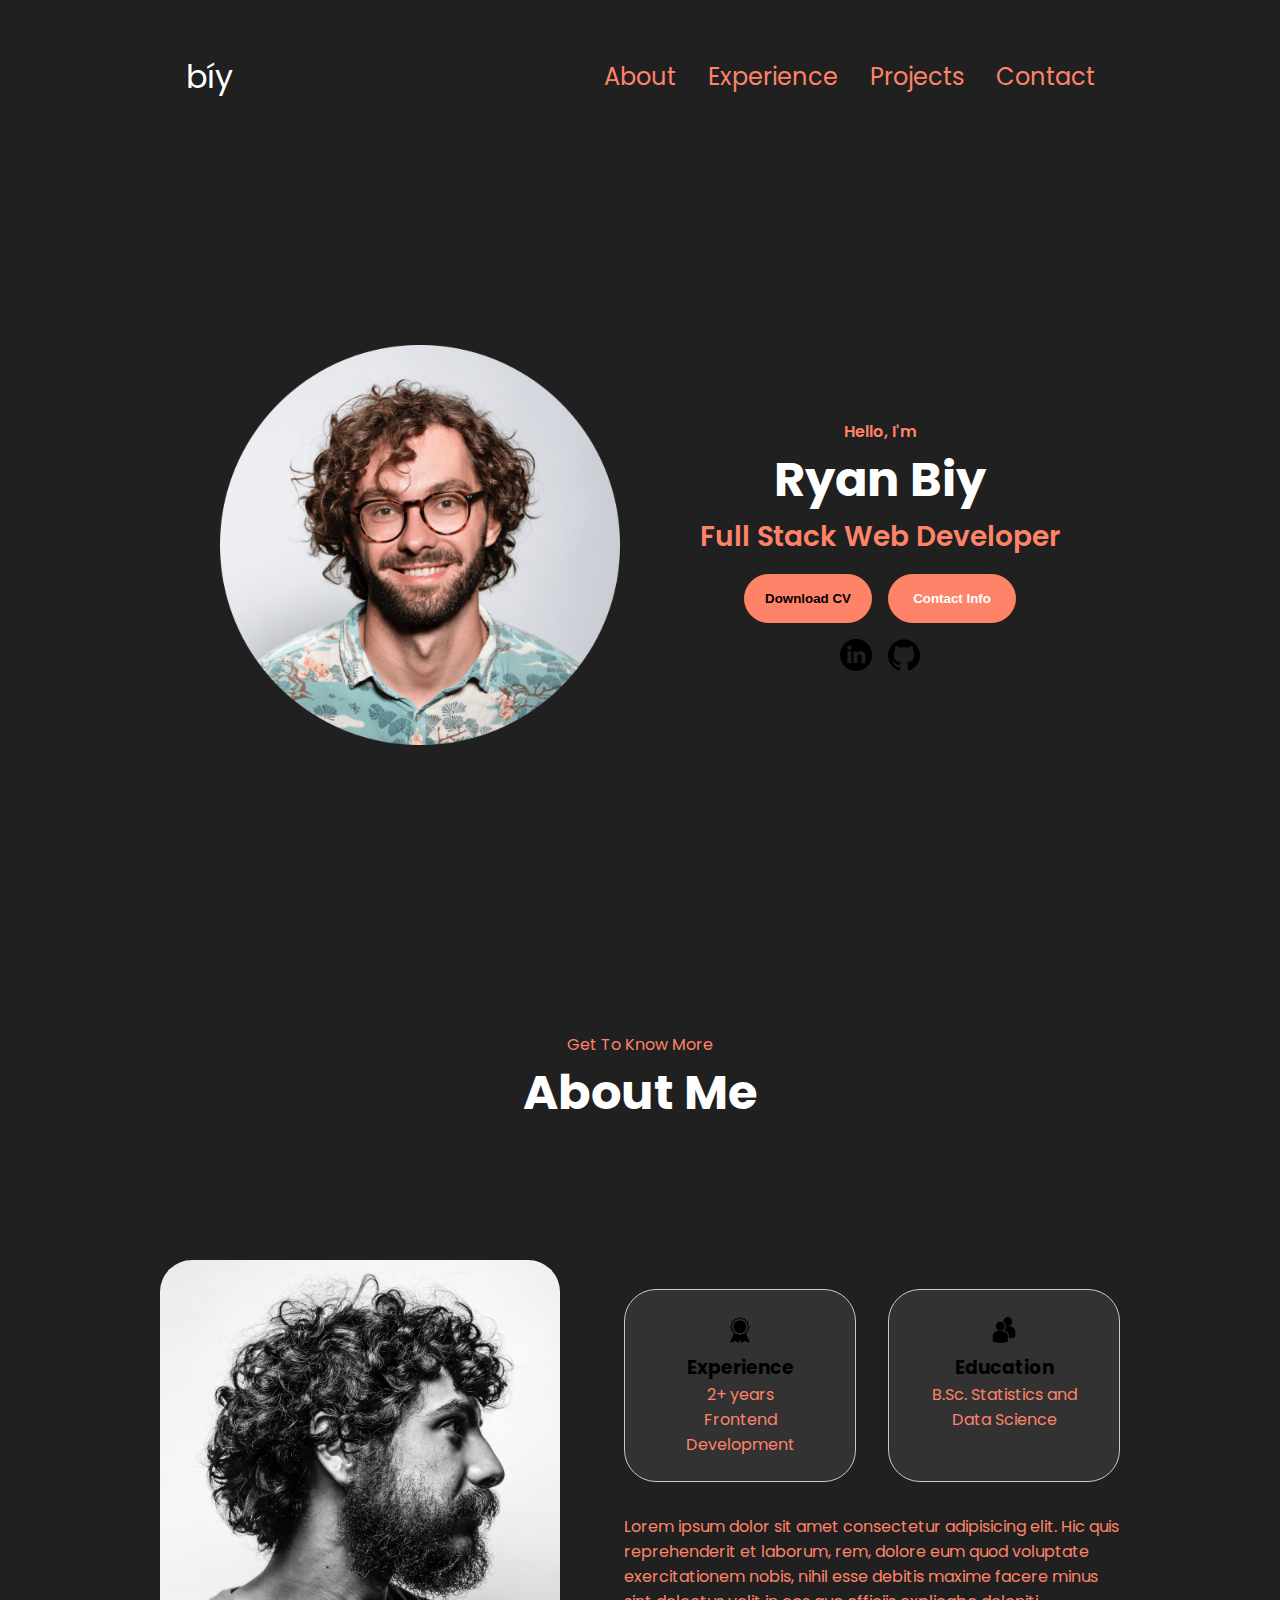
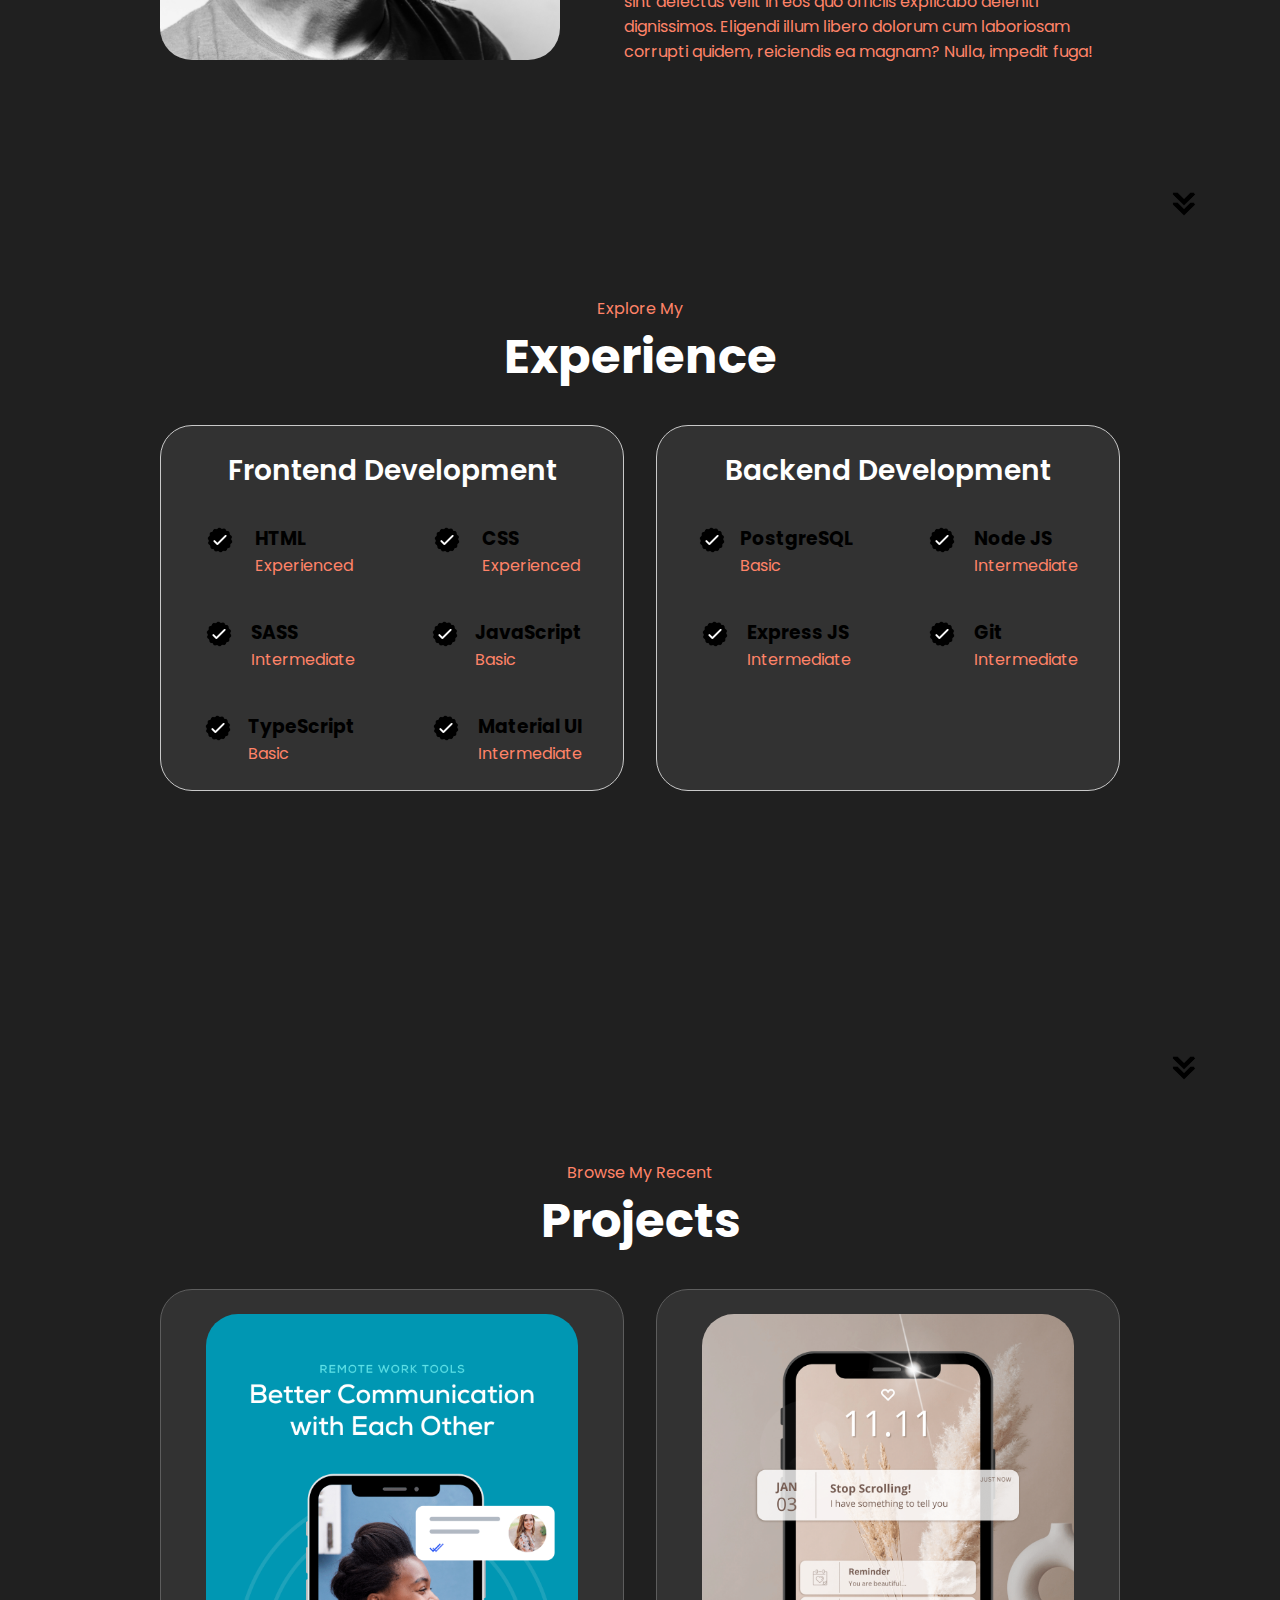
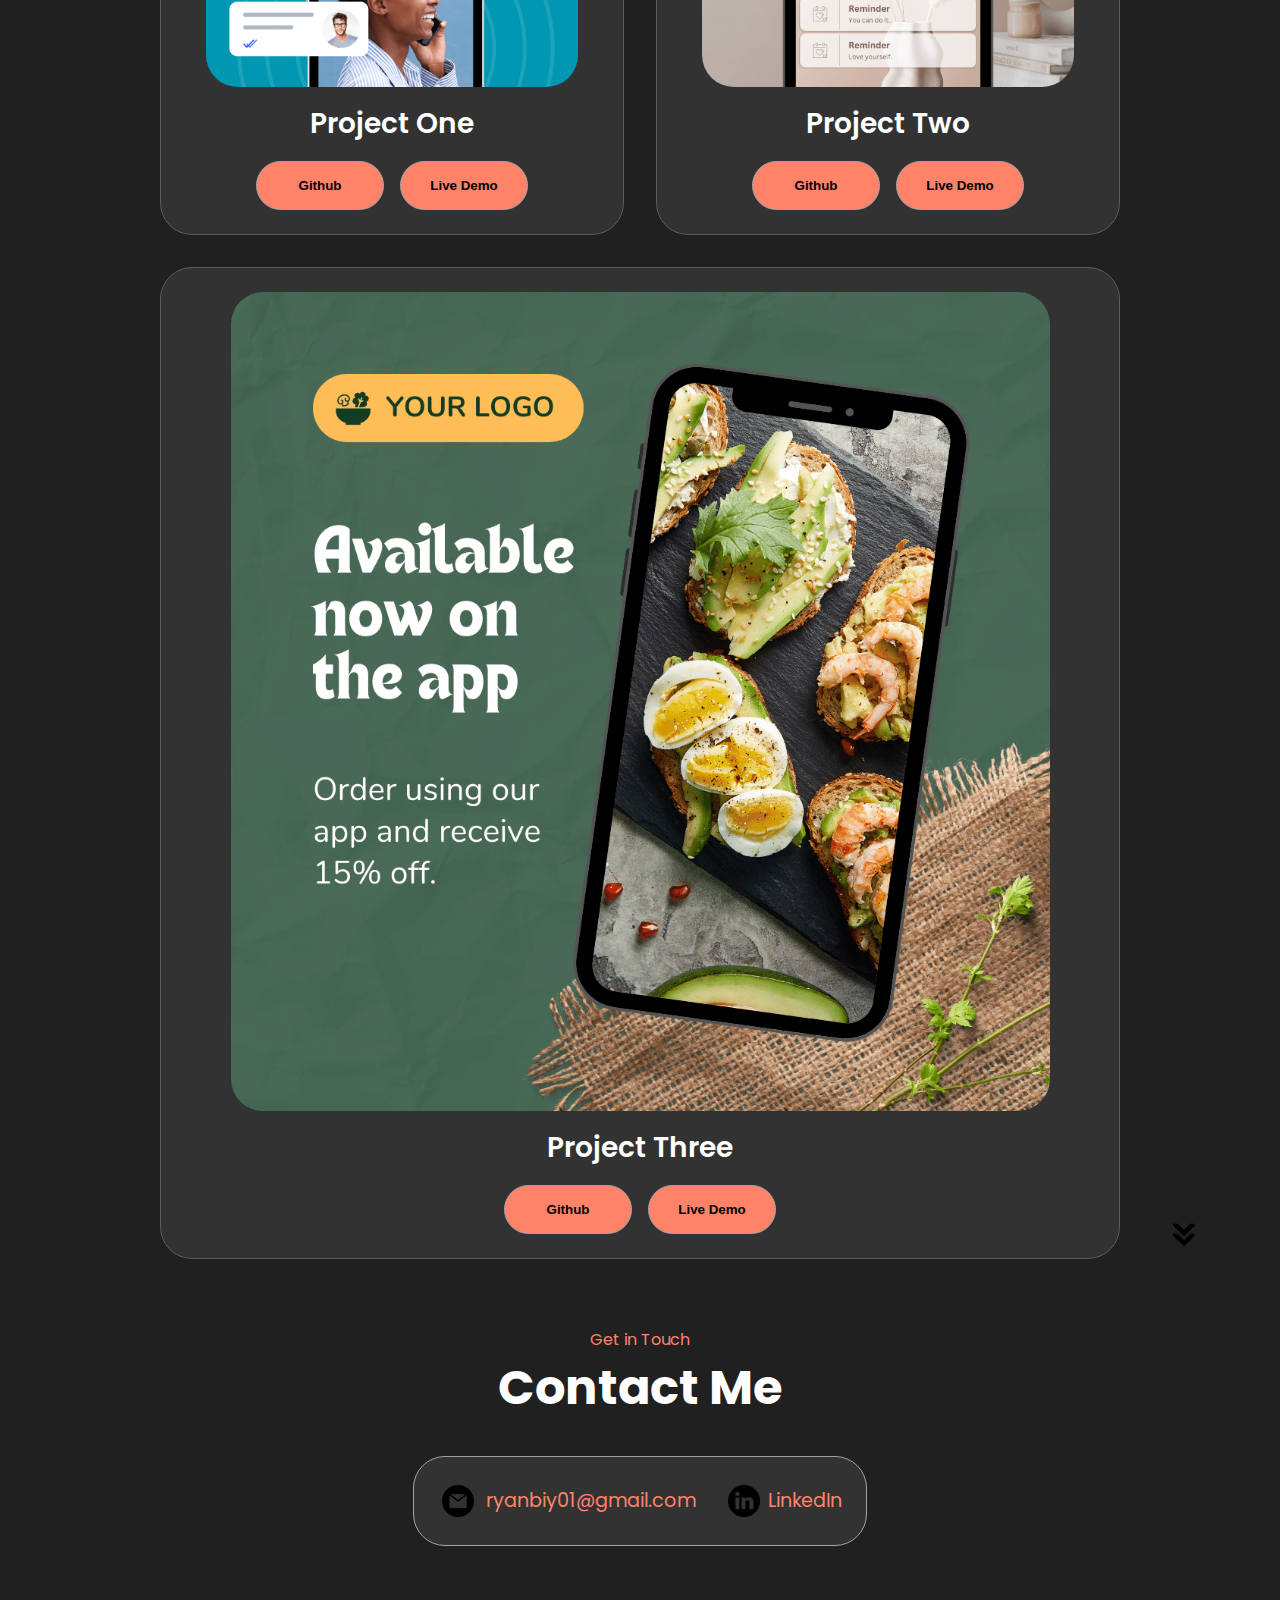
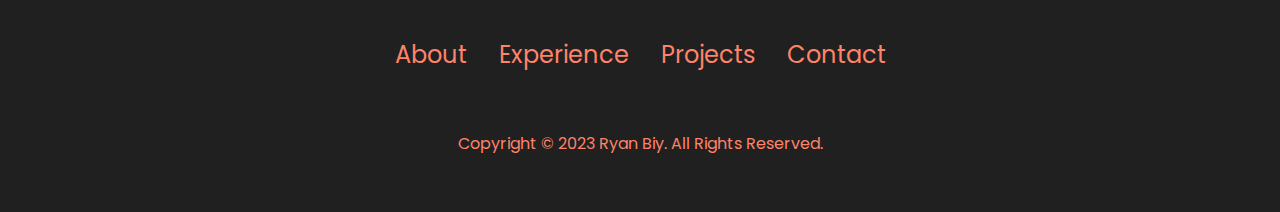
==== commit da5431fc: "updated logo" ====
--- a/index.html
+++ b/index.html
@@ -10,7 +10,7 @@
   </head>
   <body>
     <nav id="desktop-nav">
-      <div class="logo">Ryan Biy</div>
+      <div class="logo">bíy</div>
       <div>
         <ul class="nav-links">
           <li><a href="#about">About</a></li>
@@ -22,7 +22,7 @@
    
     </nav>
     <nav id="hamburger-nav">
-      <div class="logo">Ryan Biy</div>
+      <div class="logo">bíy</div>
       <div class="hamburger-menu">
         <div class="hamburger-icon" onclick="toggleMenu()">
           <span></span>
@@ -67,7 +67,7 @@
             src="./assets/github.png"
             alt="My Github profile"
             class="icon"
-            onclick="location.href='https://github.com/'"
+            onclick="location.href='https://github.com/ryanbiy'"
           />
         </div>
       </div>
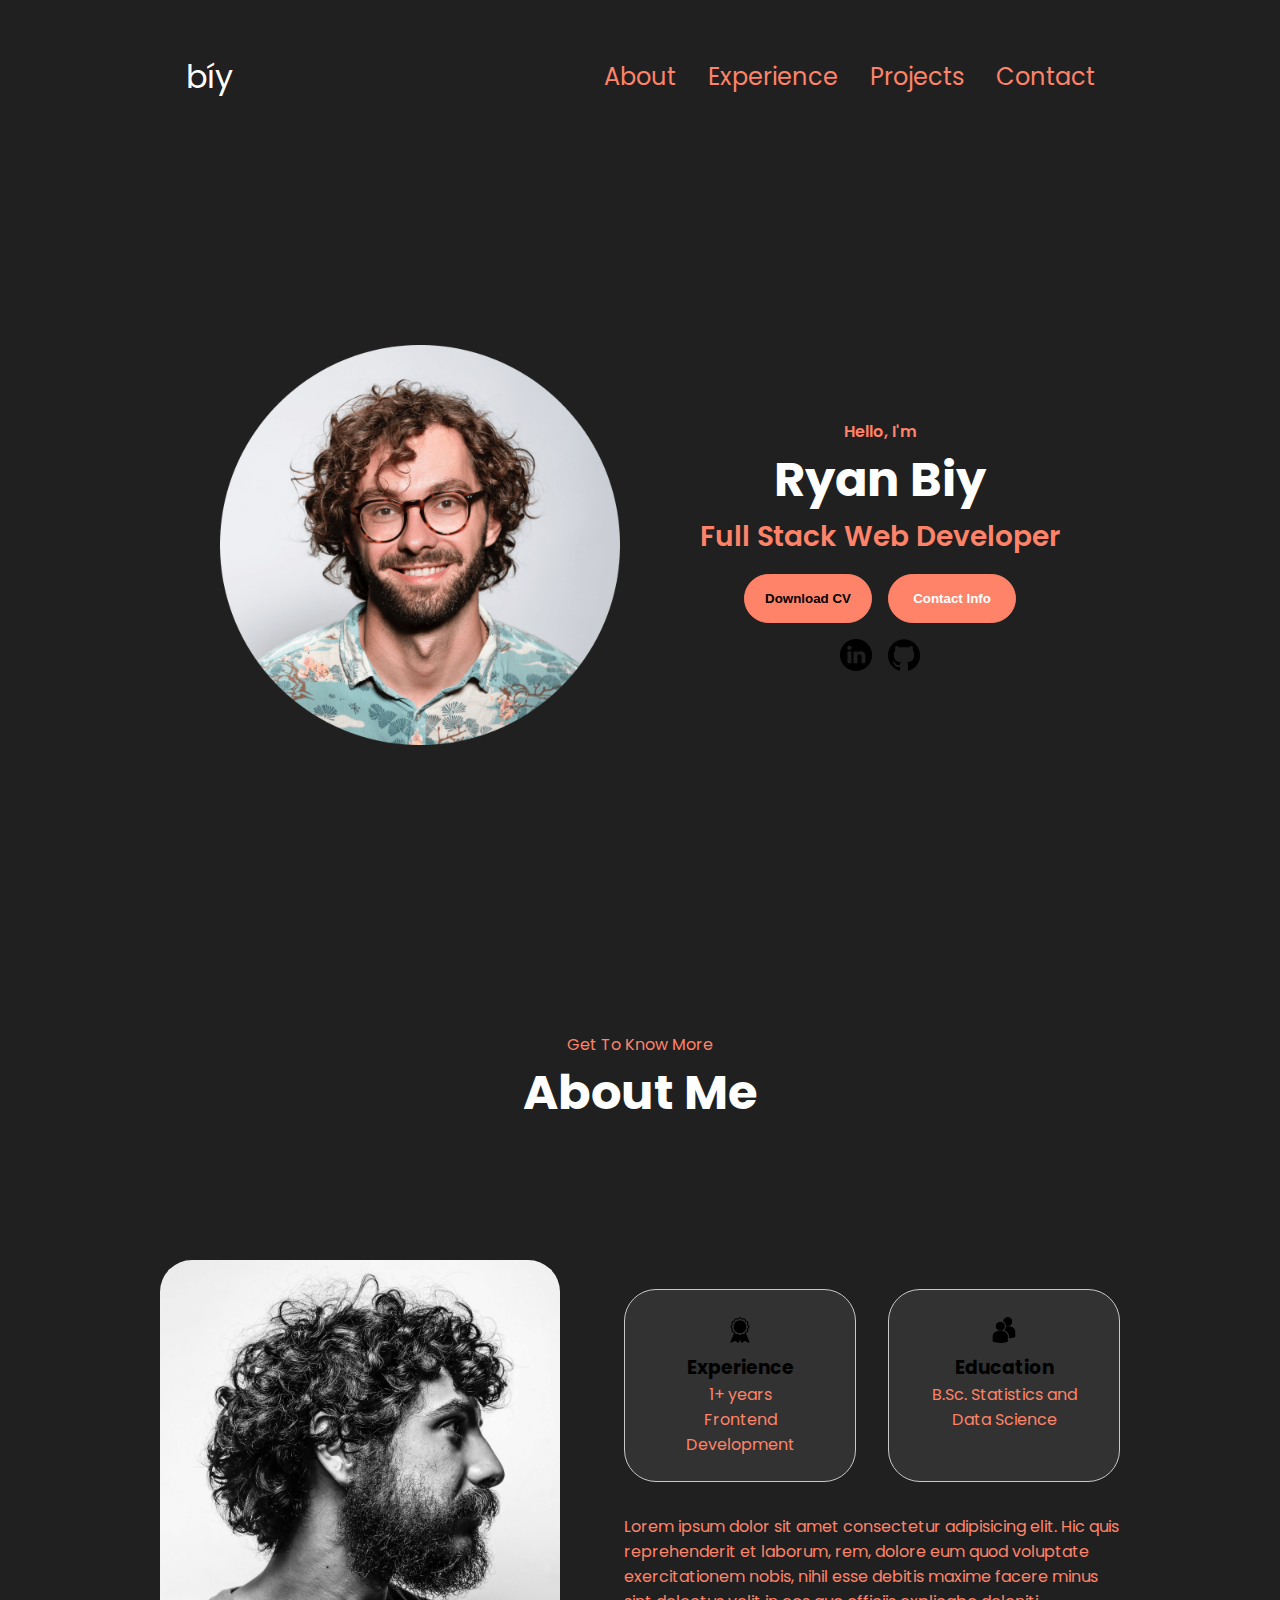
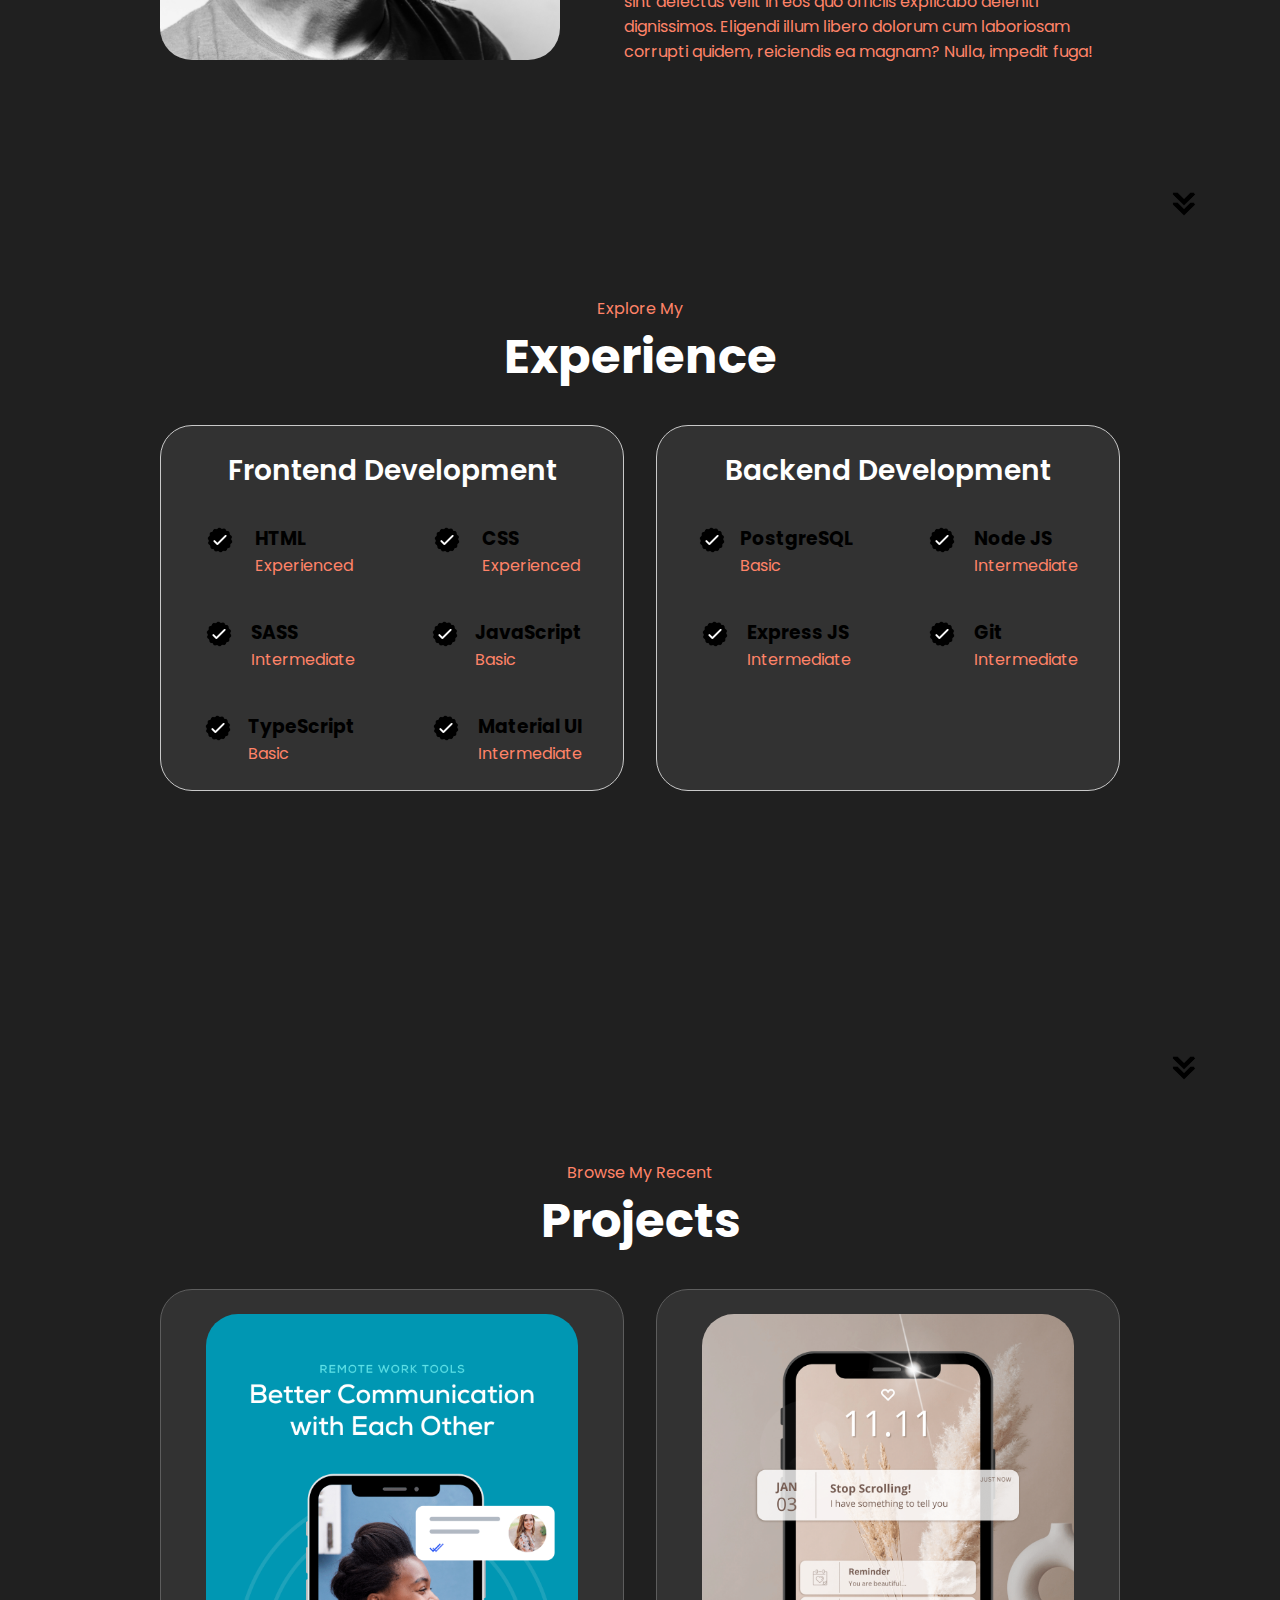
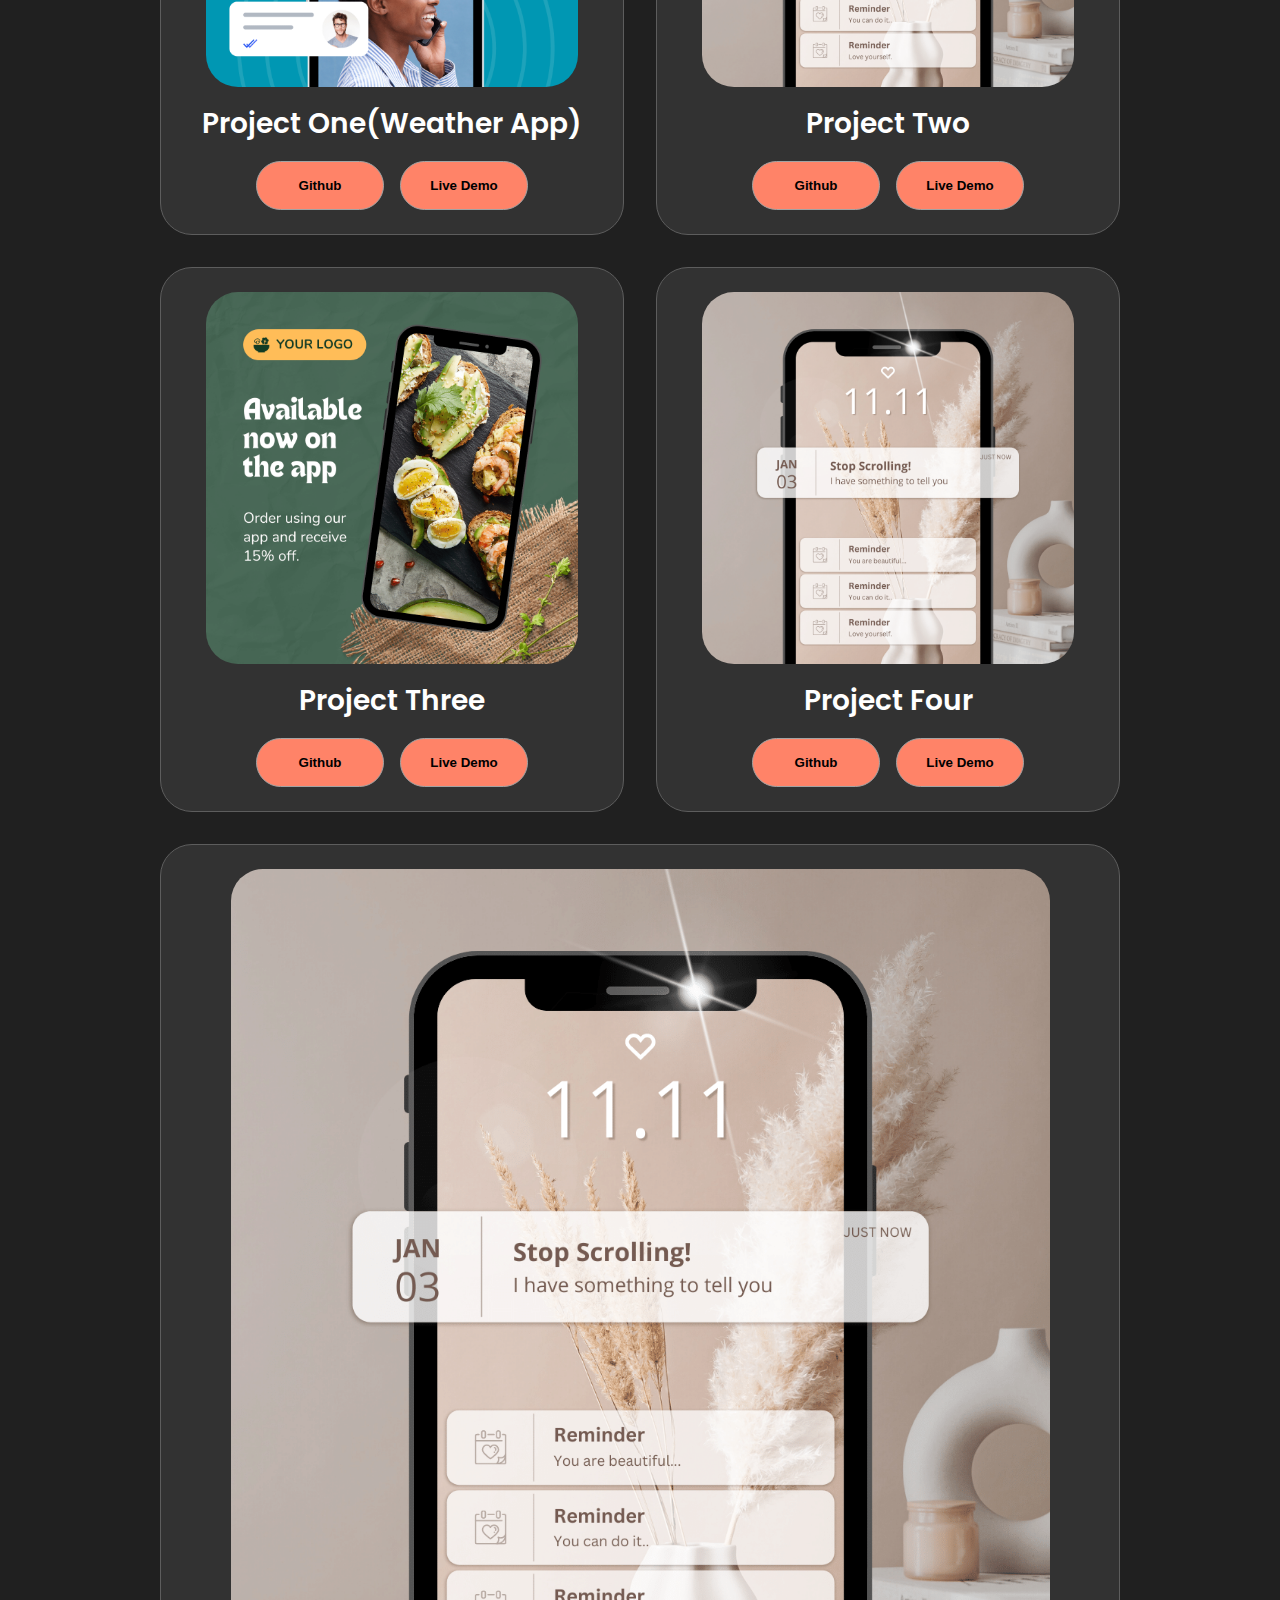
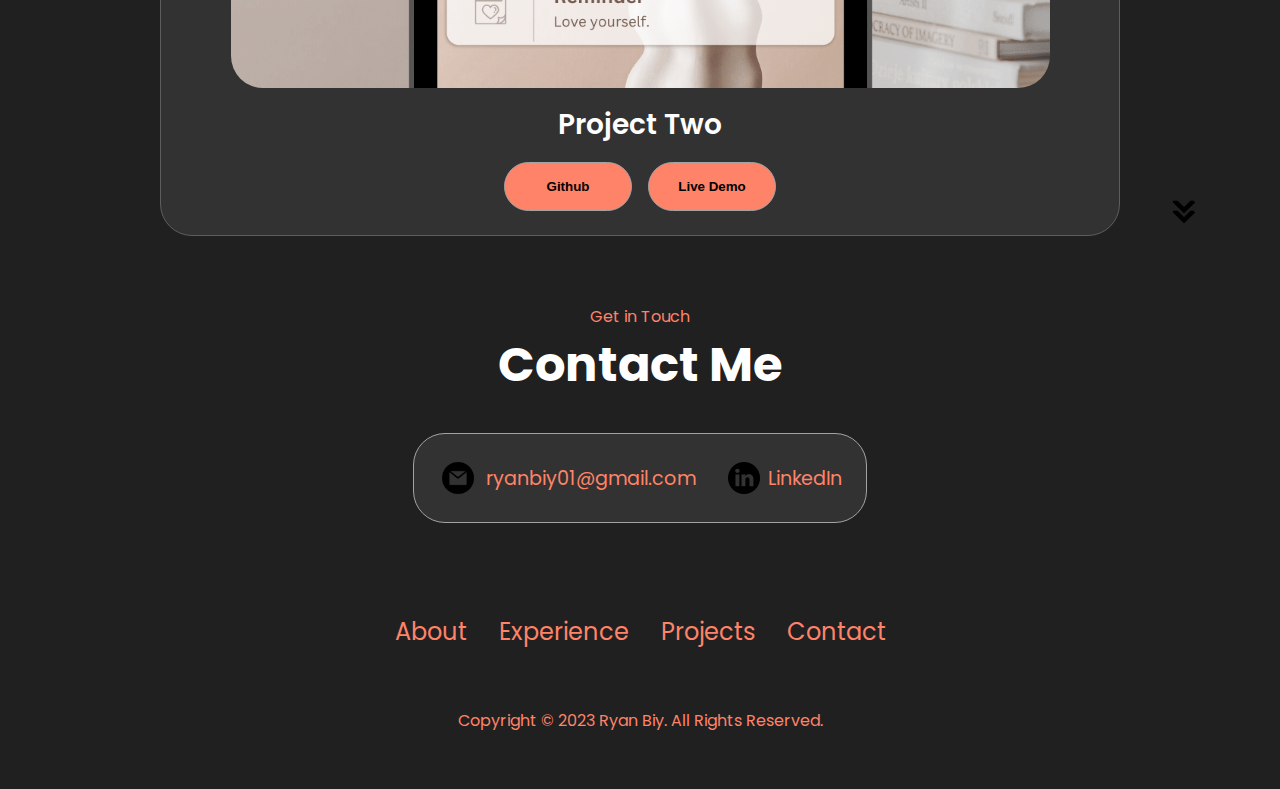
==== commit a44d0fcc: "updated code" ====
--- a/index.html
+++ b/index.html
@@ -79,7 +79,7 @@
         <div class="section__pic-container">
           <img
             src="./assets/about-pic.png"
-            alt="Profile picture"
+            alt=" Ryan Biy Profile picture"
             class="about-pic"
           />
         </div>
@@ -92,7 +92,7 @@
                 class="icon"
               />
               <h3>Experience</h3>
-              <p>2+ years <br />Frontend Development</p>
+              <p>1+ years <br />Frontend Development</p>
             </div>
             <div class="details-container">
               <img
@@ -270,7 +270,7 @@
                 class="project-img"
               />
             </div>
-            <h2 class="experience-sub-title project-title">Project One</h2>
+            <h2 class="experience-sub-title project-title">Project One(Weather App)</h2>
             <div class="btn-container">
               <button
                 class="btn btn-color-2 project-btn"
@@ -334,6 +334,55 @@
               </button>
             </div>
           </div>
+          <div class="details-container color-container">
+            <div class="article-container">
+              <img
+                src="./assets/project-2.png"
+                alt="Project 2"
+                class="project-img"
+              />
+            </div>
+            <h2 class="experience-sub-title project-title">Project Four</h2>
+            <div class="btn-container">
+              <button
+                class="btn btn-color-2 project-btn"
+                onclick="location.href='https://github.com/'"
+              >
+                Github
+              </button>
+              <button
+                class="btn btn-color-2 project-btn"
+                onclick="location.href='https://github.com/'"
+              >
+                Live Demo
+              </button>
+            </div>
+          </div>
+          <div class="details-container color-container">
+            <div class="article-container">
+              <img
+                src="./assets/project-2.png"
+                alt="Project 2"
+                class="project-img"
+              />
+            </div>
+            <h2 class="experience-sub-title project-title">Project Two</h2>
+            <div class="btn-container">
+              <button
+                class="btn btn-color-2 project-btn"
+                onclick="location.href='https://github.com/'"
+              >
+                Github
+              </button>
+              <button
+                class="btn btn-color-2 project-btn"
+                onclick="location.href='https://github.com/'"
+              >
+                Live Demo
+              </button>
+            </div>
+          </div>
+          
         </div>
       </div>
       <img
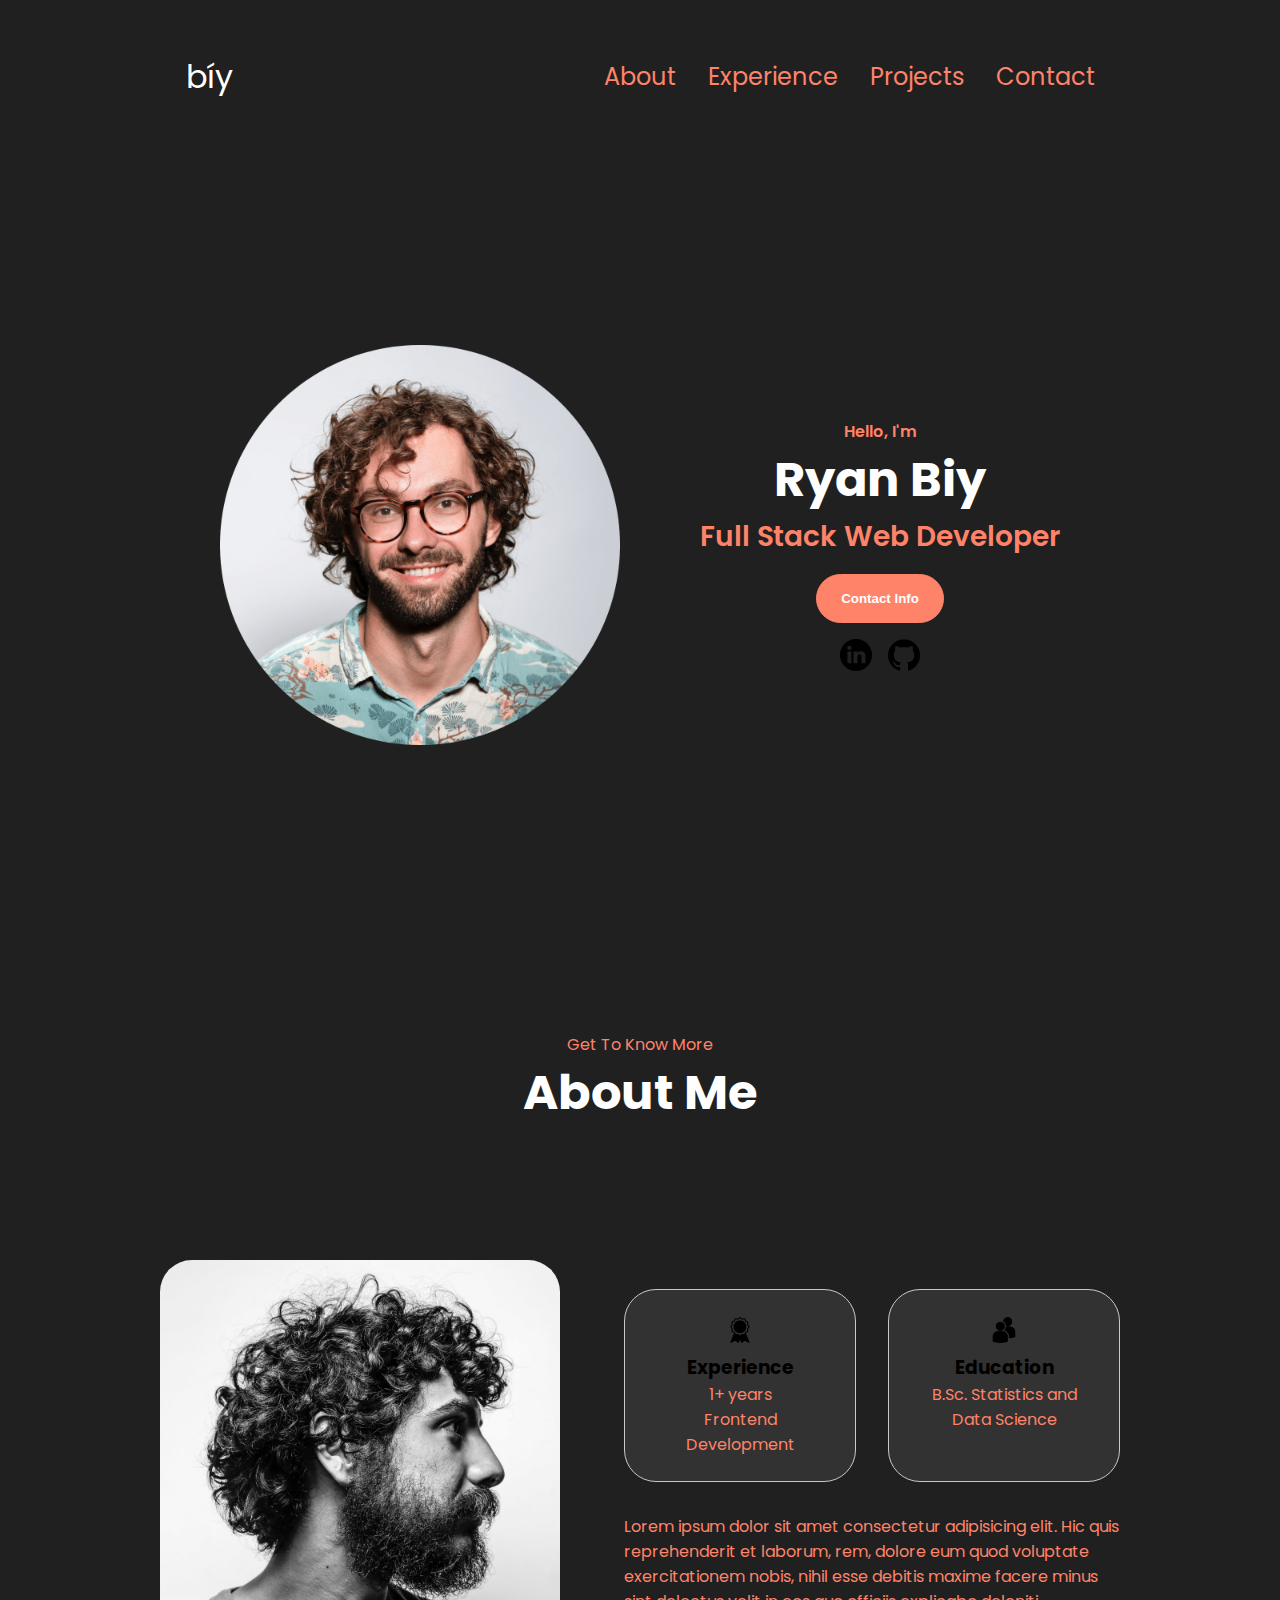
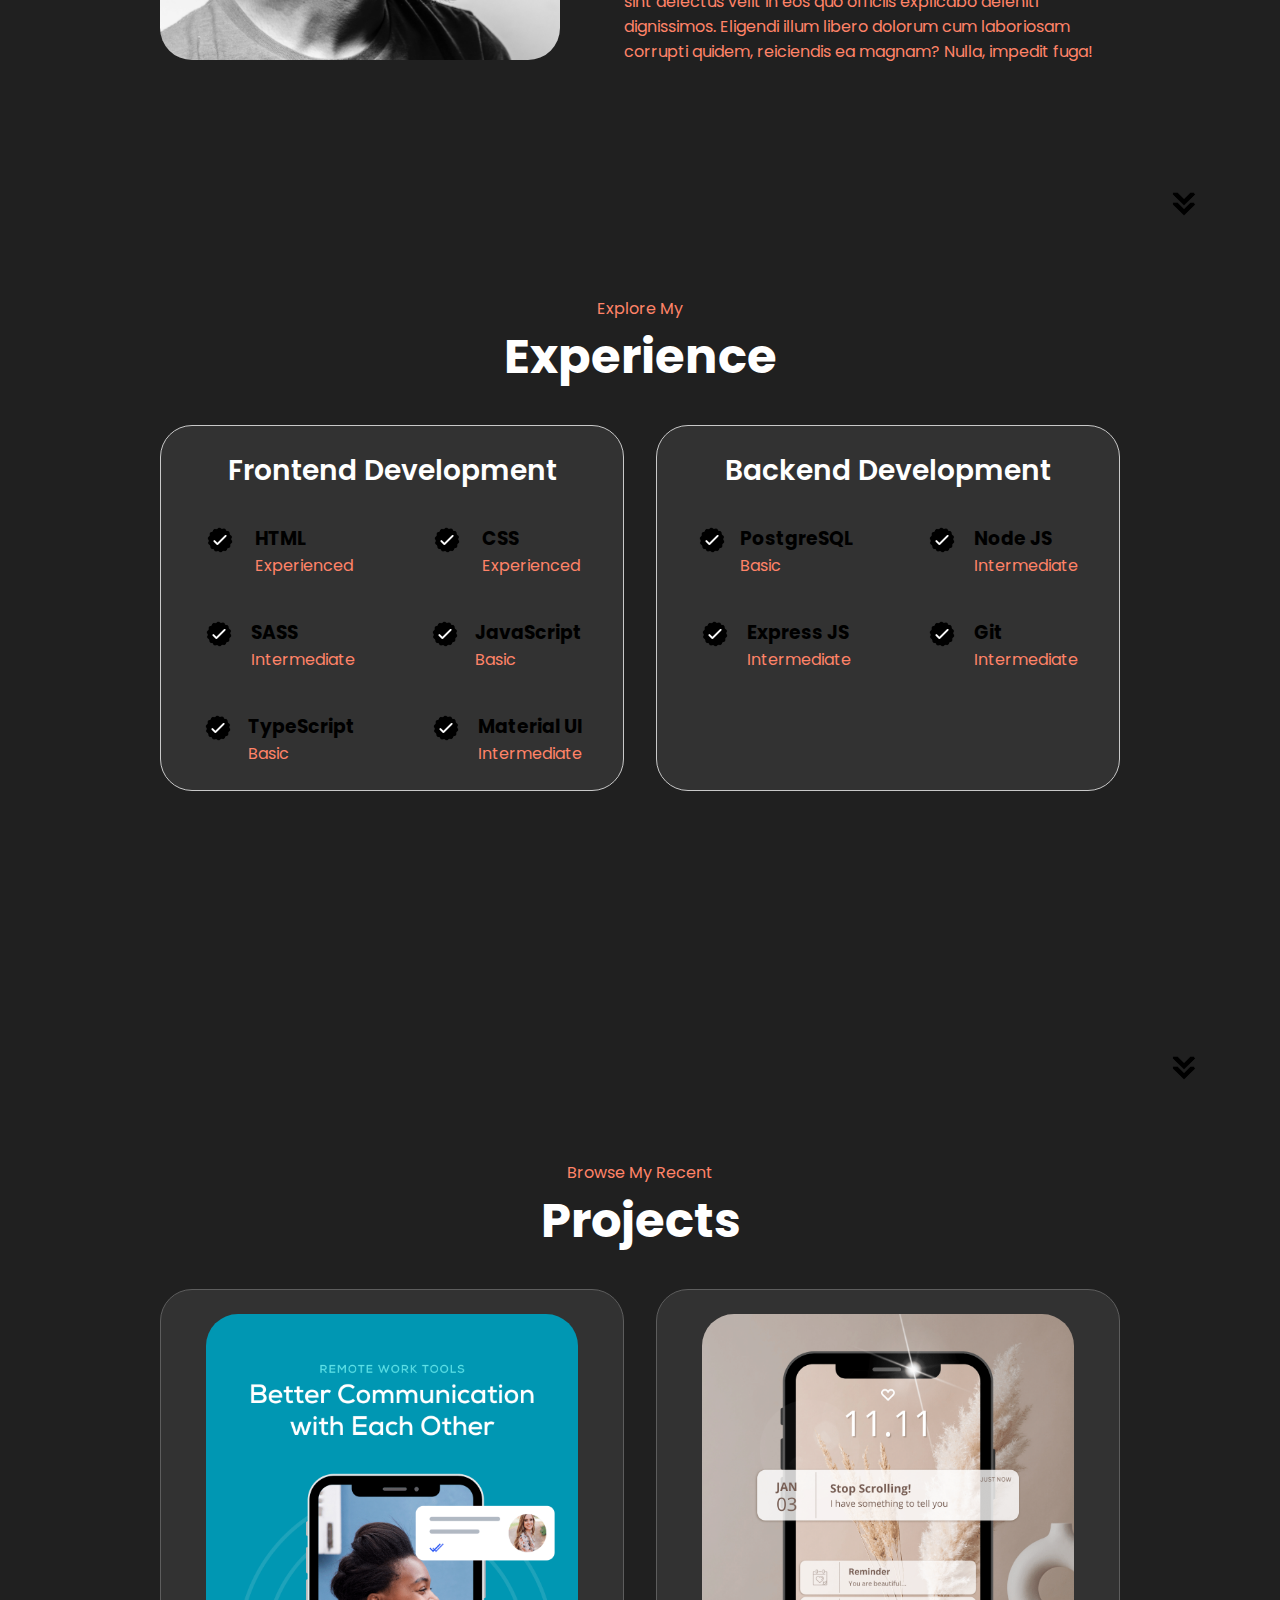
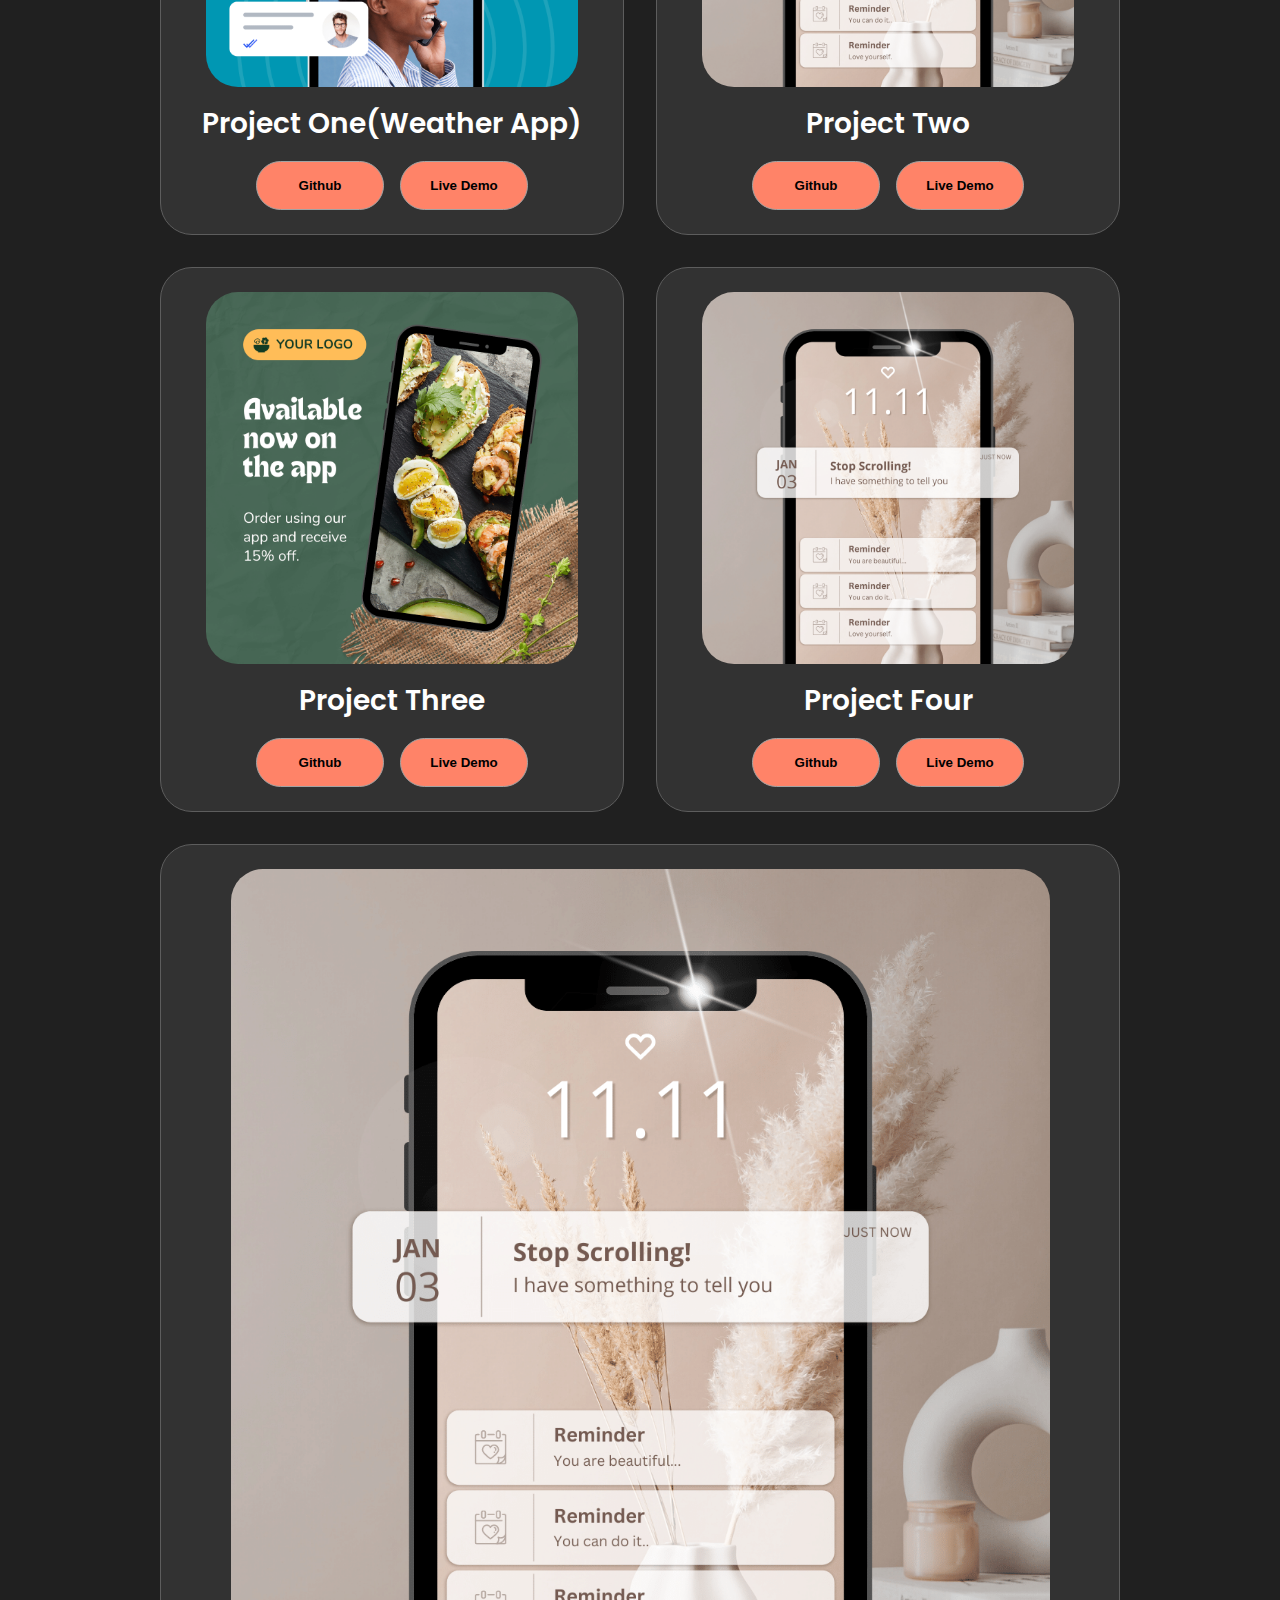
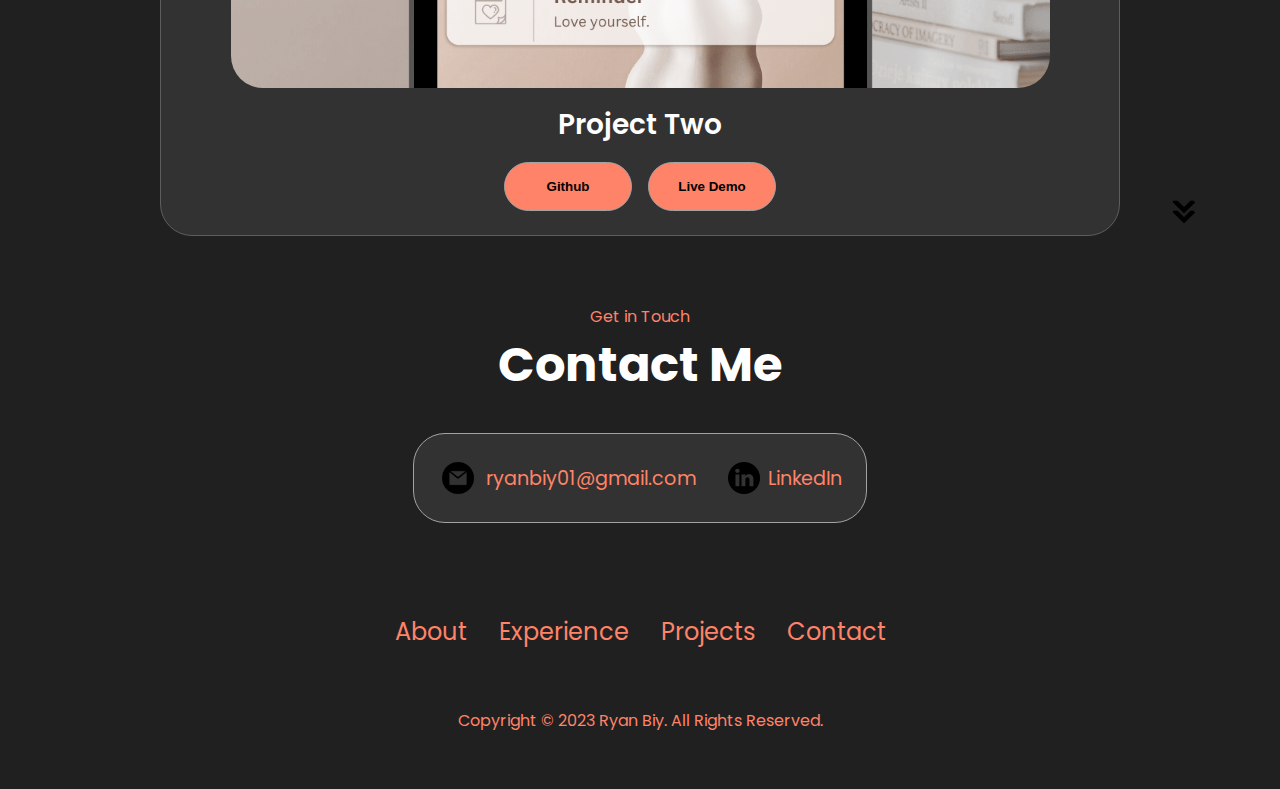
==== commit 57b9a43f: "remove cv button" ====
--- a/index.html
+++ b/index.html
@@ -46,12 +46,12 @@
         <h1 class="title">Ryan Biy</h1>
         <p class="section__text__p2">Full Stack Web Developer</p>
         <div class="btn-container">
-          <button
+          <!-- <button
             class="btn btn-color-2"
             onclick="window.open('./assets/resume-example.pdf')"
           >
             Download CV
-          </button>
+          </button> -->
           <button class="btn btn-color-1" onclick="location.href='./#contact'">
             Contact Info
           </button>
@@ -402,7 +402,7 @@
             alt="Email icon"
             class="icon contact-icon email-icon"
           />
-          <p><a href="mailto:examplemail@gmail.com">ryanbiy01@gmail.com</a></p>
+          <p><a href="mailto:ryanbiy01@gmail.com">ryanbiy01@gmail.com</a></p>
         </div>
         <div class="contact-info-container">
           <img
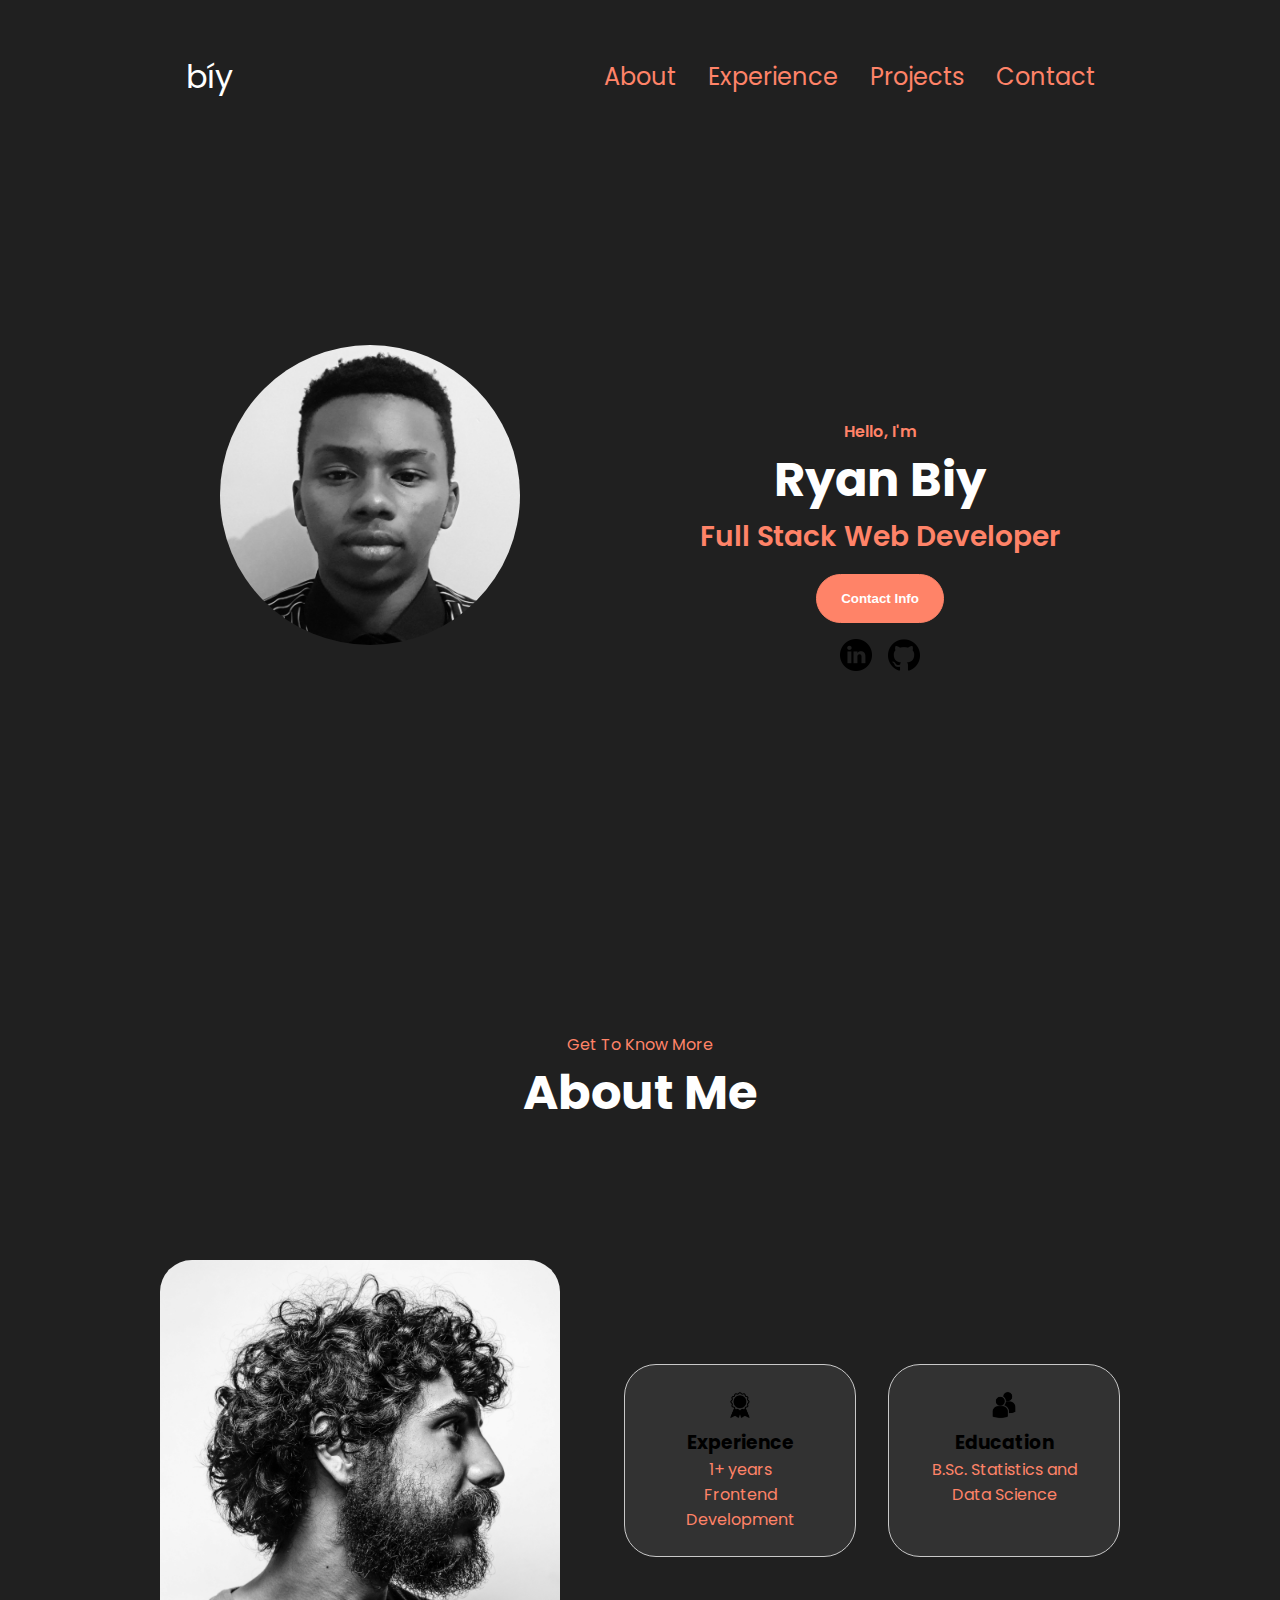
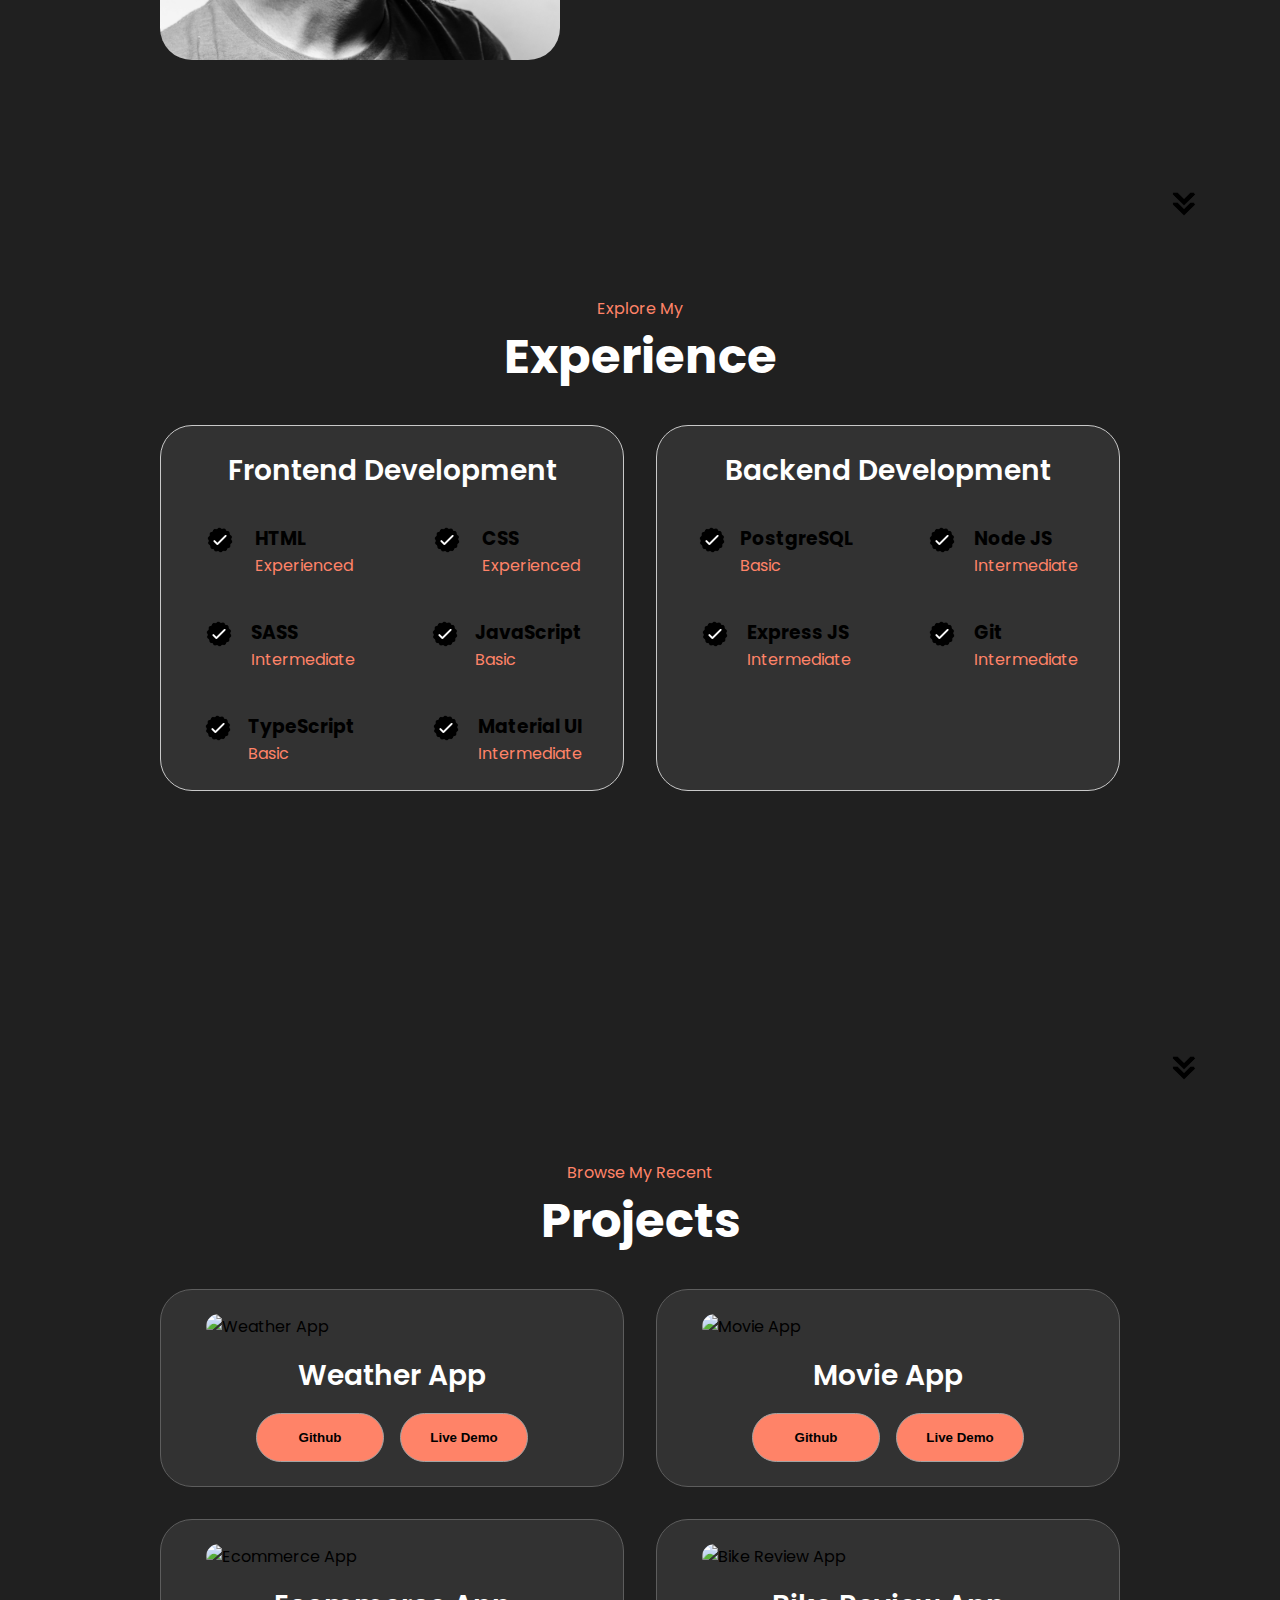
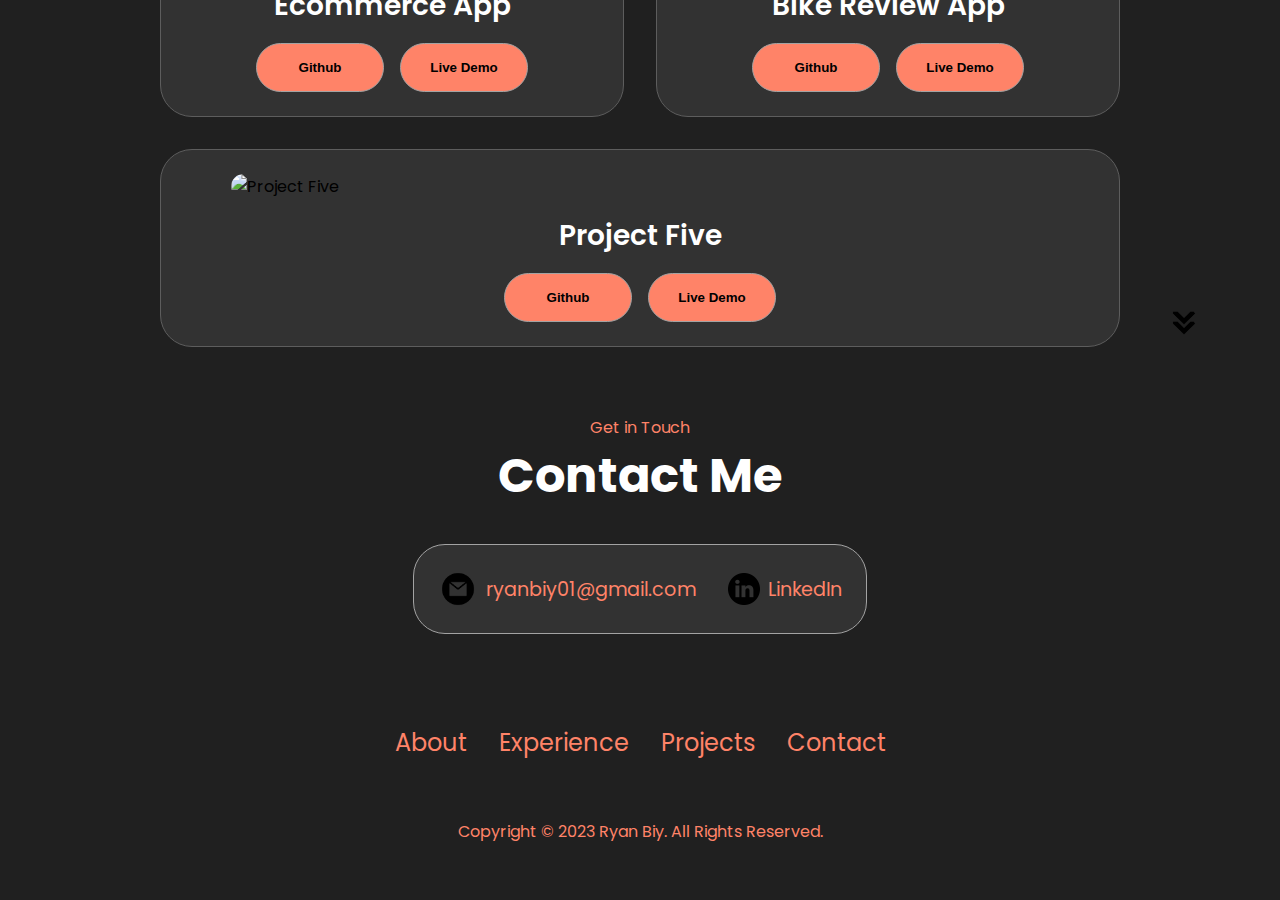
==== commit 5c5f36e8: "Added my photo" ====
--- a/index.html
+++ b/index.html
@@ -39,7 +39,7 @@
     </nav>
     <section id="profile">
       <div class="section__pic-container">
-        <img src="./assets/profile-pic.png" alt="Ryan Biy profile picture" />
+        <img id="ryanbiy" src="./assets/ryan.jpg" alt="Ryan Biy profile picture" />
       </div>
       <div class="section__text">
         <p class="section__text__p1">Hello, I'm</p>
@@ -106,12 +106,7 @@
           </div>
           <div class="text-container">
             <p>
-              Lorem ipsum dolor sit amet consectetur adipisicing elit. Hic quis
-              reprehenderit et laborum, rem, dolore eum quod voluptate
-              exercitationem nobis, nihil esse debitis maxime facere minus sint
-              delectus velit in eos quo officiis explicabo deleniti dignissimos.
-              Eligendi illum libero dolorum cum laboriosam corrupti quidem,
-              reiciendis ea magnam? Nulla, impedit fuga!
+         
             </p>
           </div>
         </div>
@@ -266,11 +261,11 @@
             <div class="article-container">
               <img
                 src="./assets/project-1.png"
-                alt="Project 1"
+                alt="Weather App"
                 class="project-img"
               />
             </div>
-            <h2 class="experience-sub-title project-title">Project One(Weather App)</h2>
+            <h2 class="experience-sub-title project-title">Weather App</h2>
             <div class="btn-container">
               <button
                 class="btn btn-color-2 project-btn"
@@ -290,11 +285,11 @@
             <div class="article-container">
               <img
                 src="./assets/project-2.png"
-                alt="Project 2"
+                alt="Movie App"
                 class="project-img"
               />
             </div>
-            <h2 class="experience-sub-title project-title">Project Two</h2>
+            <h2 class="experience-sub-title project-title">Movie App</h2>
             <div class="btn-container">
               <button
                 class="btn btn-color-2 project-btn"
@@ -314,11 +309,11 @@
             <div class="article-container">
               <img
                 src="./assets/project-3.png"
-                alt="Project 3"
+                alt="Ecommerce App"
                 class="project-img"
               />
             </div>
-            <h2 class="experience-sub-title project-title">Project Three</h2>
+            <h2 class="experience-sub-title project-title">Ecommerce App</h2>
             <div class="btn-container">
               <button
                 class="btn btn-color-2 project-btn"
@@ -338,11 +333,11 @@
             <div class="article-container">
               <img
                 src="./assets/project-2.png"
-                alt="Project 2"
+                alt="Bike Review App"
                 class="project-img"
               />
             </div>
-            <h2 class="experience-sub-title project-title">Project Four</h2>
+            <h2 class="experience-sub-title project-title">Bike Review App</h2>
             <div class="btn-container">
               <button
                 class="btn btn-color-2 project-btn"
@@ -362,11 +357,11 @@
             <div class="article-container">
               <img
                 src="./assets/project-2.png"
-                alt="Project 2"
+                alt="Project Five"
                 class="project-img"
               />
             </div>
-            <h2 class="experience-sub-title project-title">Project Two</h2>
+            <h2 class="experience-sub-title project-title">Project Five</h2>
             <div class="btn-container">
               <button
                 class="btn btn-color-2 project-btn"
--- a/style.css
+++ b/style.css
@@ -433,3 +433,8 @@
 footer p {
   text-align: center;
 }
+#ryanbiy{
+  border-radius: 600px;
+  height: 300px;
+  width:300px;
+}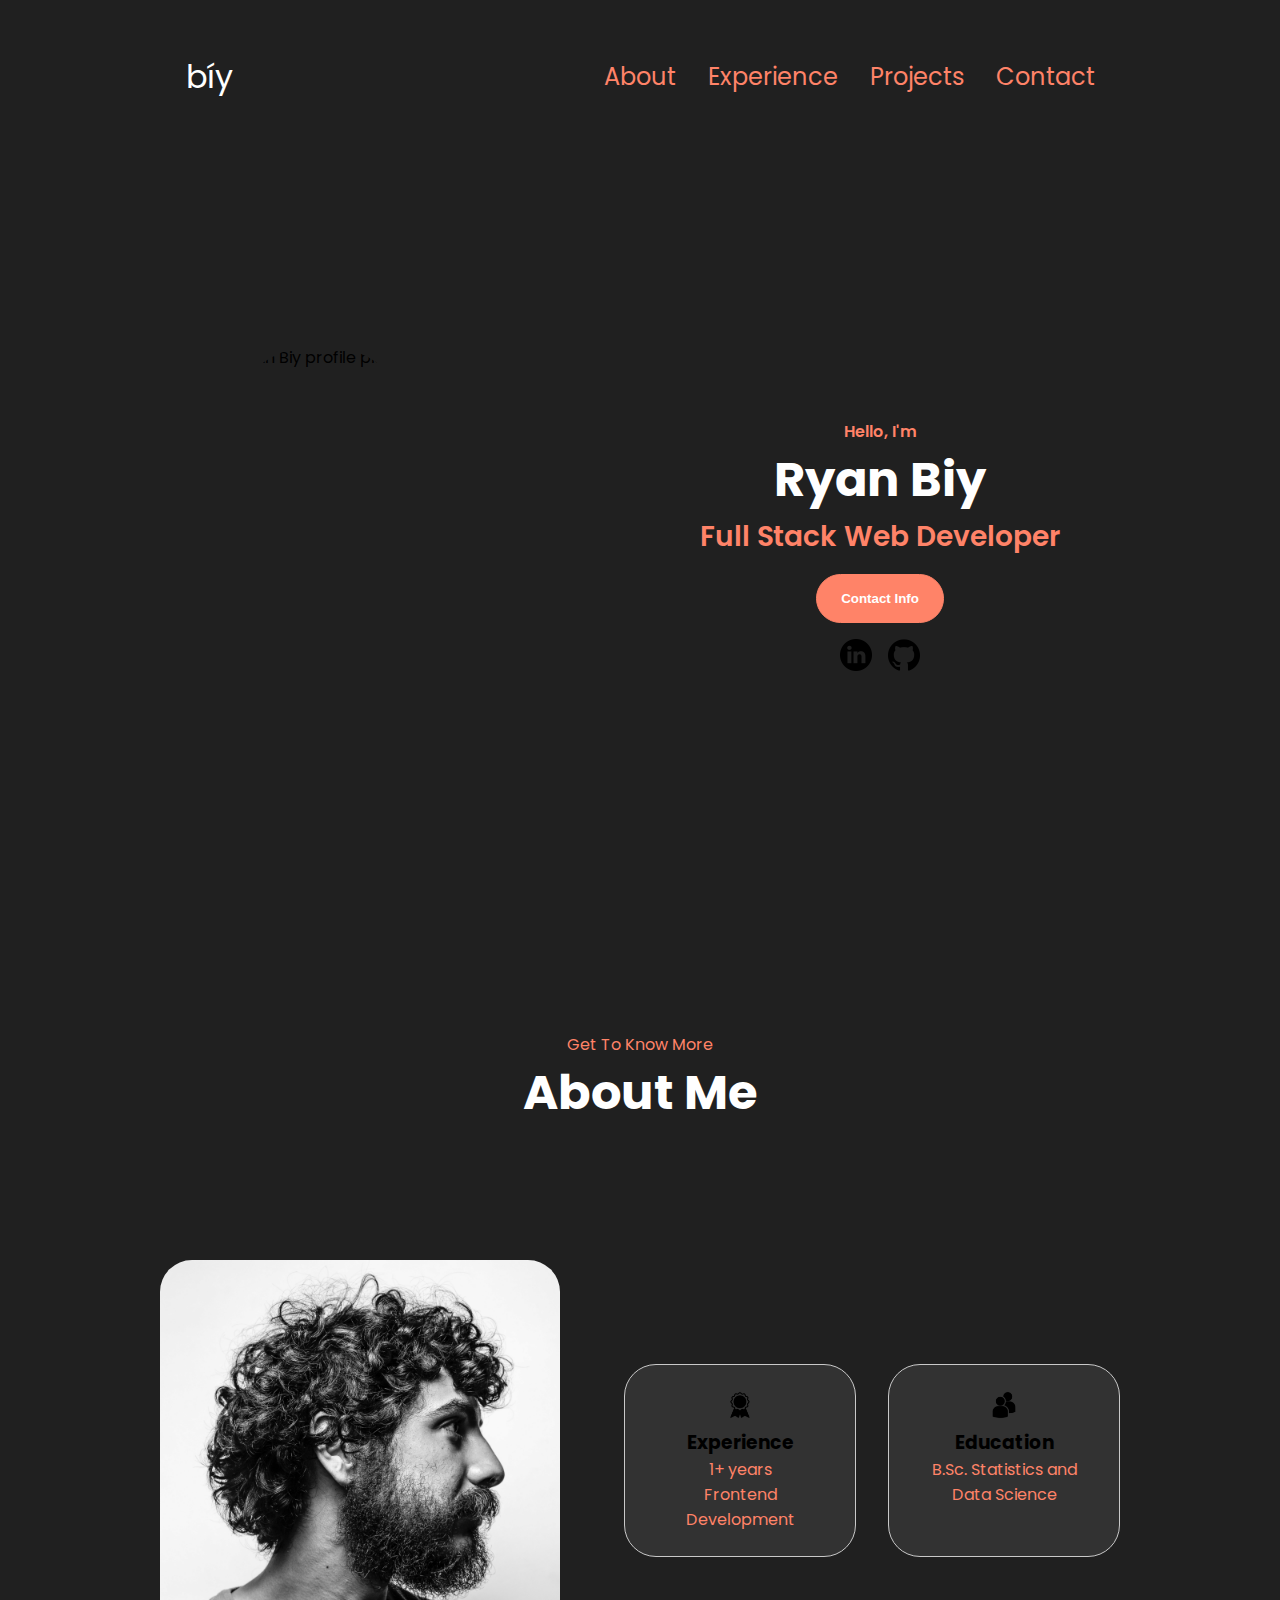
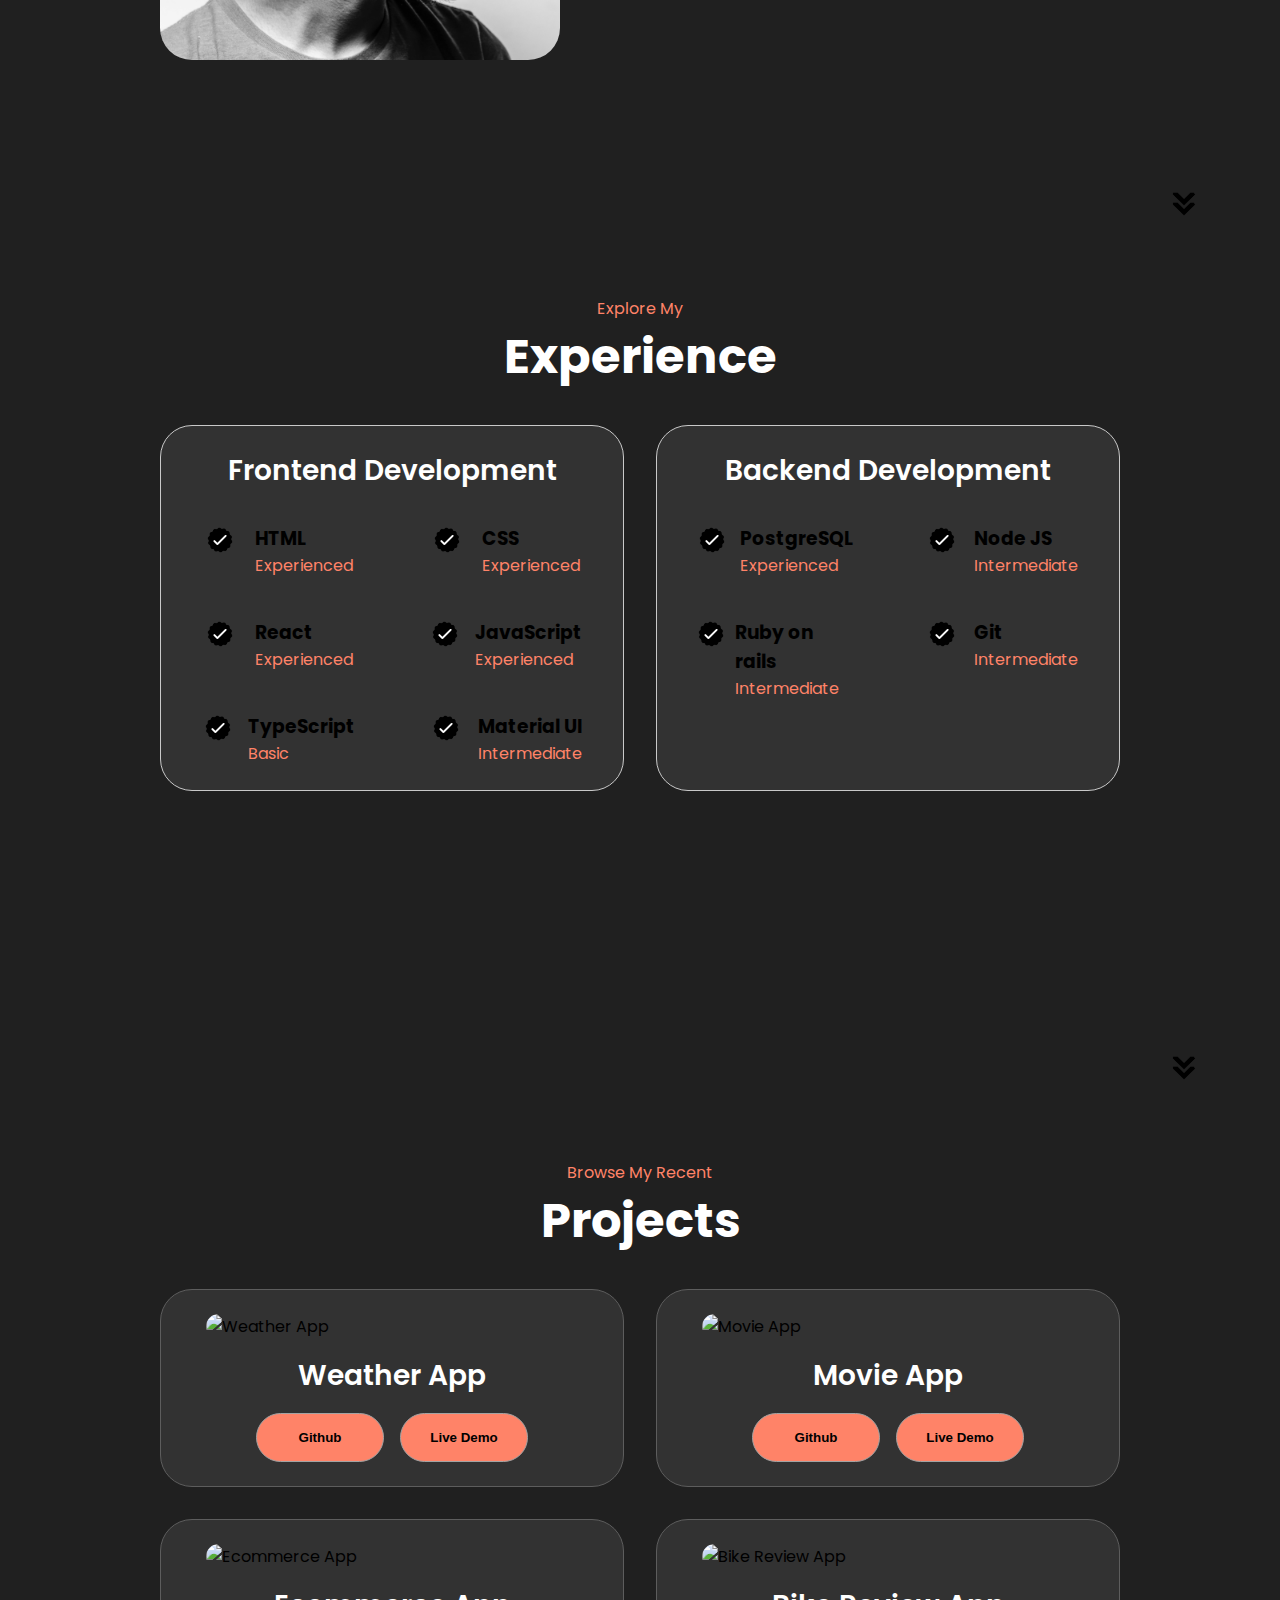
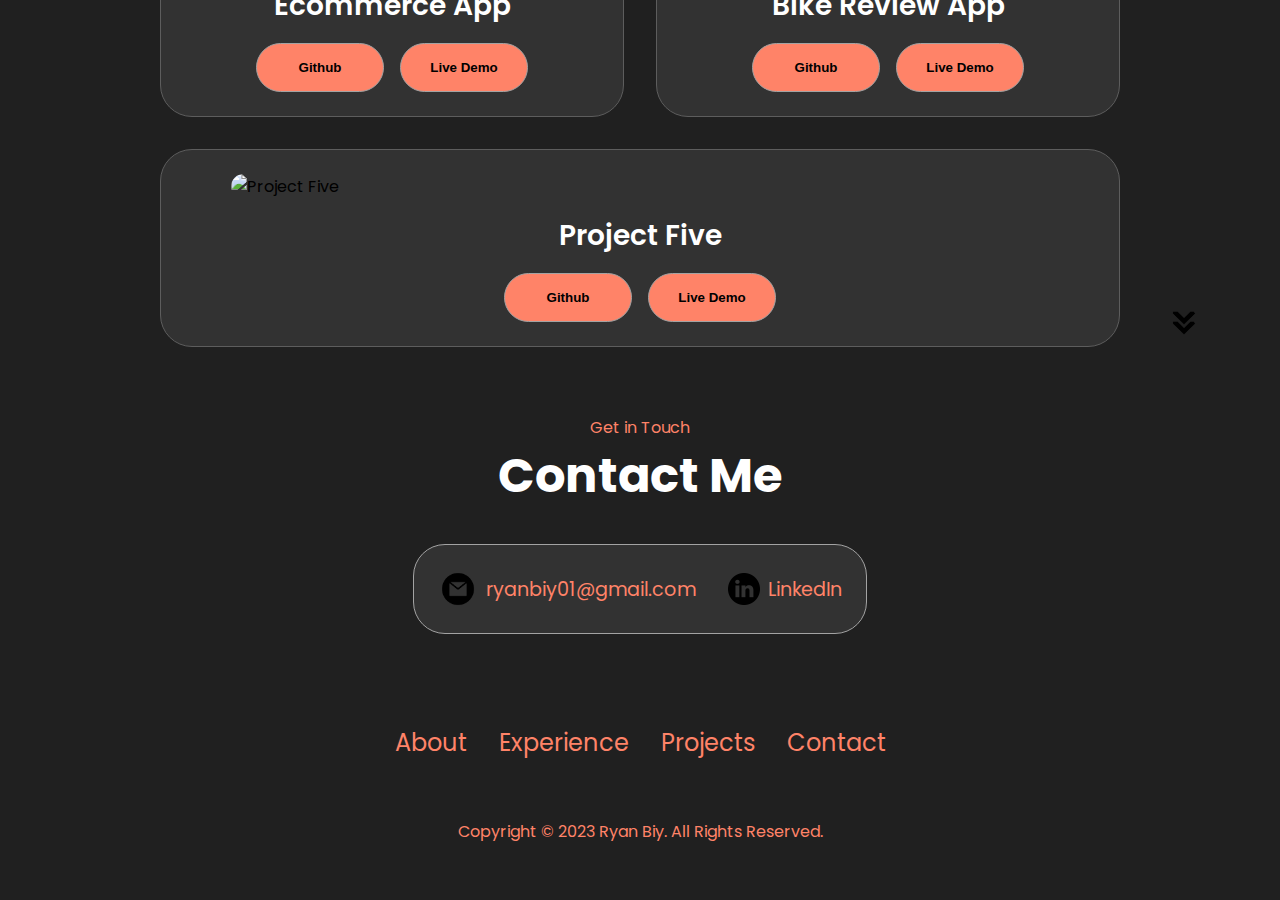
==== commit d2be162e: "edited errors" ====
--- a/index.html
+++ b/index.html
@@ -39,7 +39,7 @@
     </nav>
     <section id="profile">
       <div class="section__pic-container">
-        <img id="ryanbiy" src="./assets/ryan.jpg" alt="Ryan Biy profile picture" />
+        <img id="ryanbiy" src="./assets/ryan" alt="Ryan Biy profile picture" />
       </div>
       <div class="section__text">
         <p class="section__text__p1">Hello, I'm</p>
@@ -155,8 +155,8 @@
                   class="icon"
                 />
                 <div>
-                  <h3>SASS</h3>
-                  <p>Intermediate</p>
+                  <h3>React</h3>
+                  <p>Experienced</p>
                 </div>
               </article>
               <article>
@@ -167,7 +167,7 @@
                 />
                 <div>
                   <h3>JavaScript</h3>
-                  <p>Basic</p>
+                  <p>Experienced</p>
                 </div>
               </article>
               <article>
@@ -205,7 +205,7 @@
                 />
                 <div>
                   <h3>PostgreSQL</h3>
-                  <p>Basic</p>
+                  <p>Experienced</p>
                 </div>
               </article>
               <article>
@@ -226,7 +226,7 @@
                   class="icon"
                 />
                 <div>
-                  <h3>Express JS</h3>
+                  <h3>Ruby on rails</h3>
                   <p>Intermediate</p>
                 </div>
               </article>
--- a/style.css
+++ b/style.css
@@ -434,7 +434,7 @@
   text-align: center;
 }
 #ryanbiy{
-  border-radius: 600px;
-  height: 300px;
-  width:300px;
+  border-radius: 400px;
+  height: 200px;
+  width:200px;
 }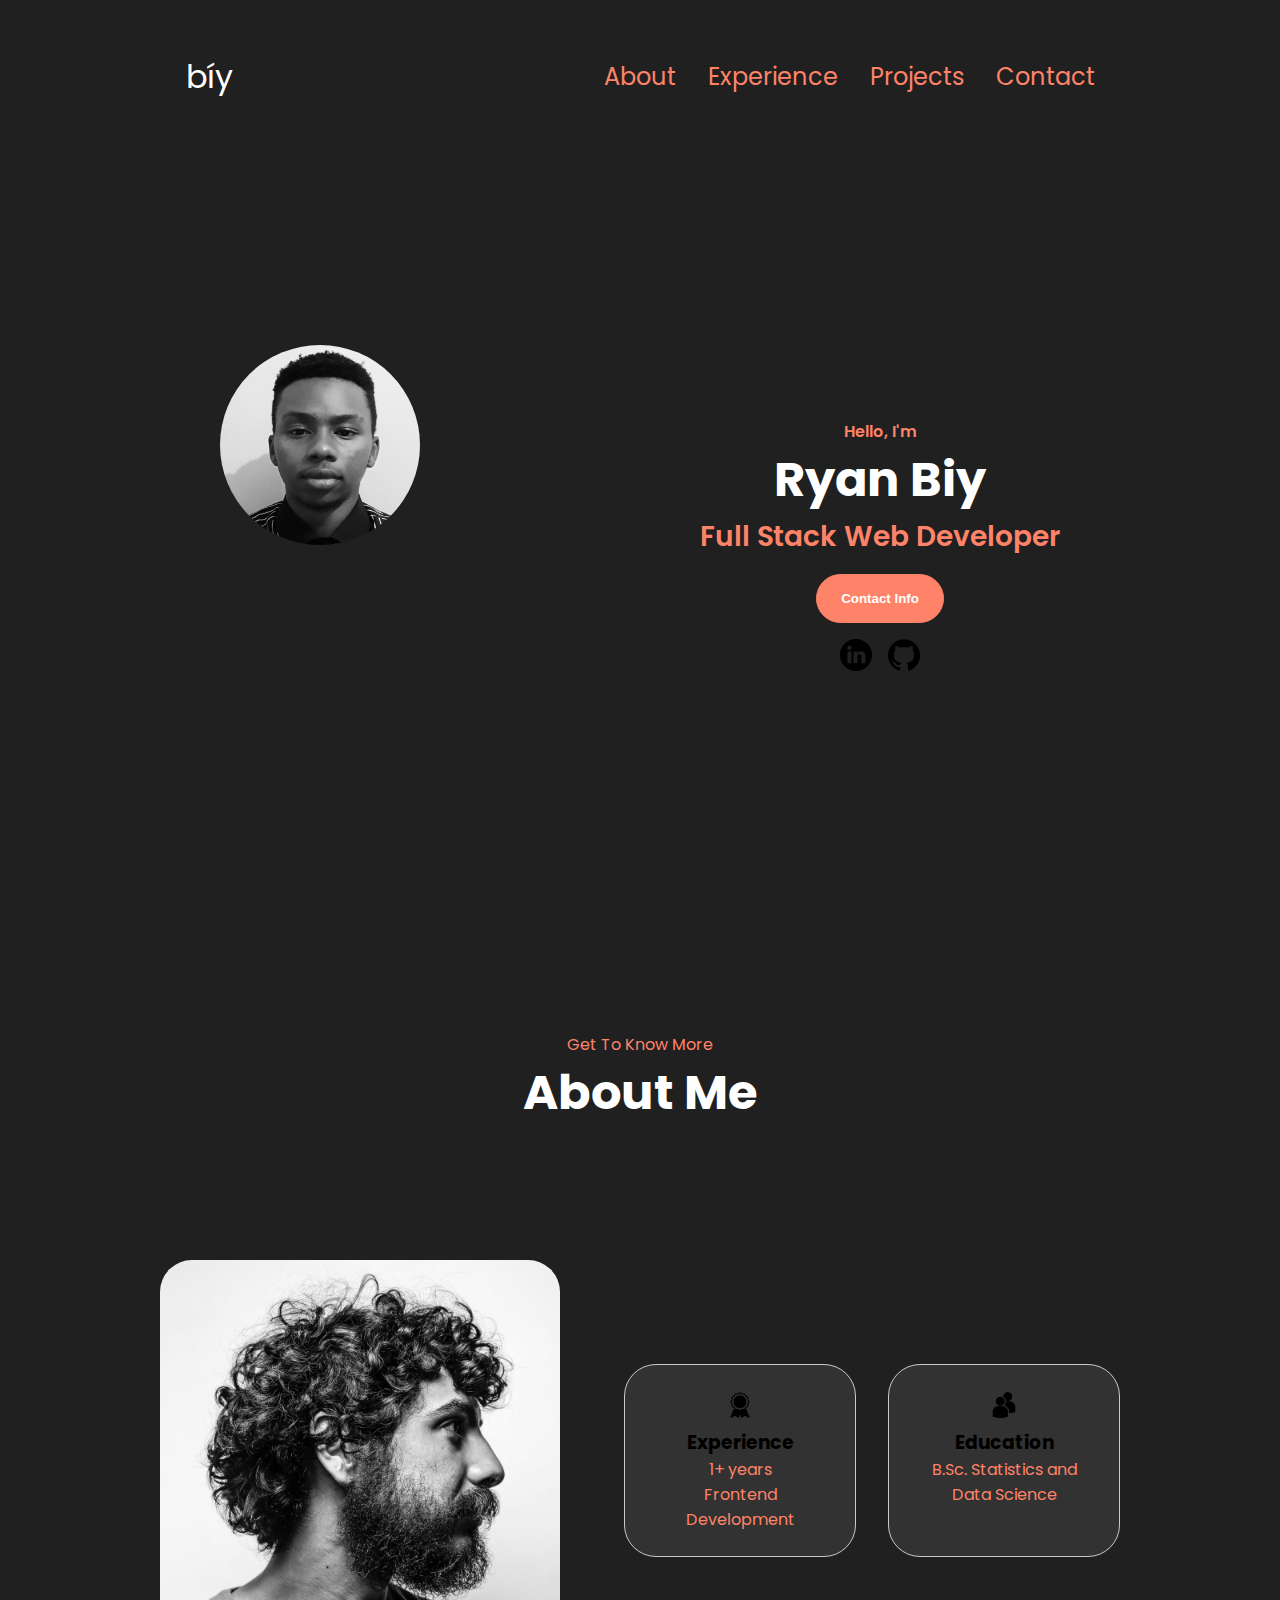
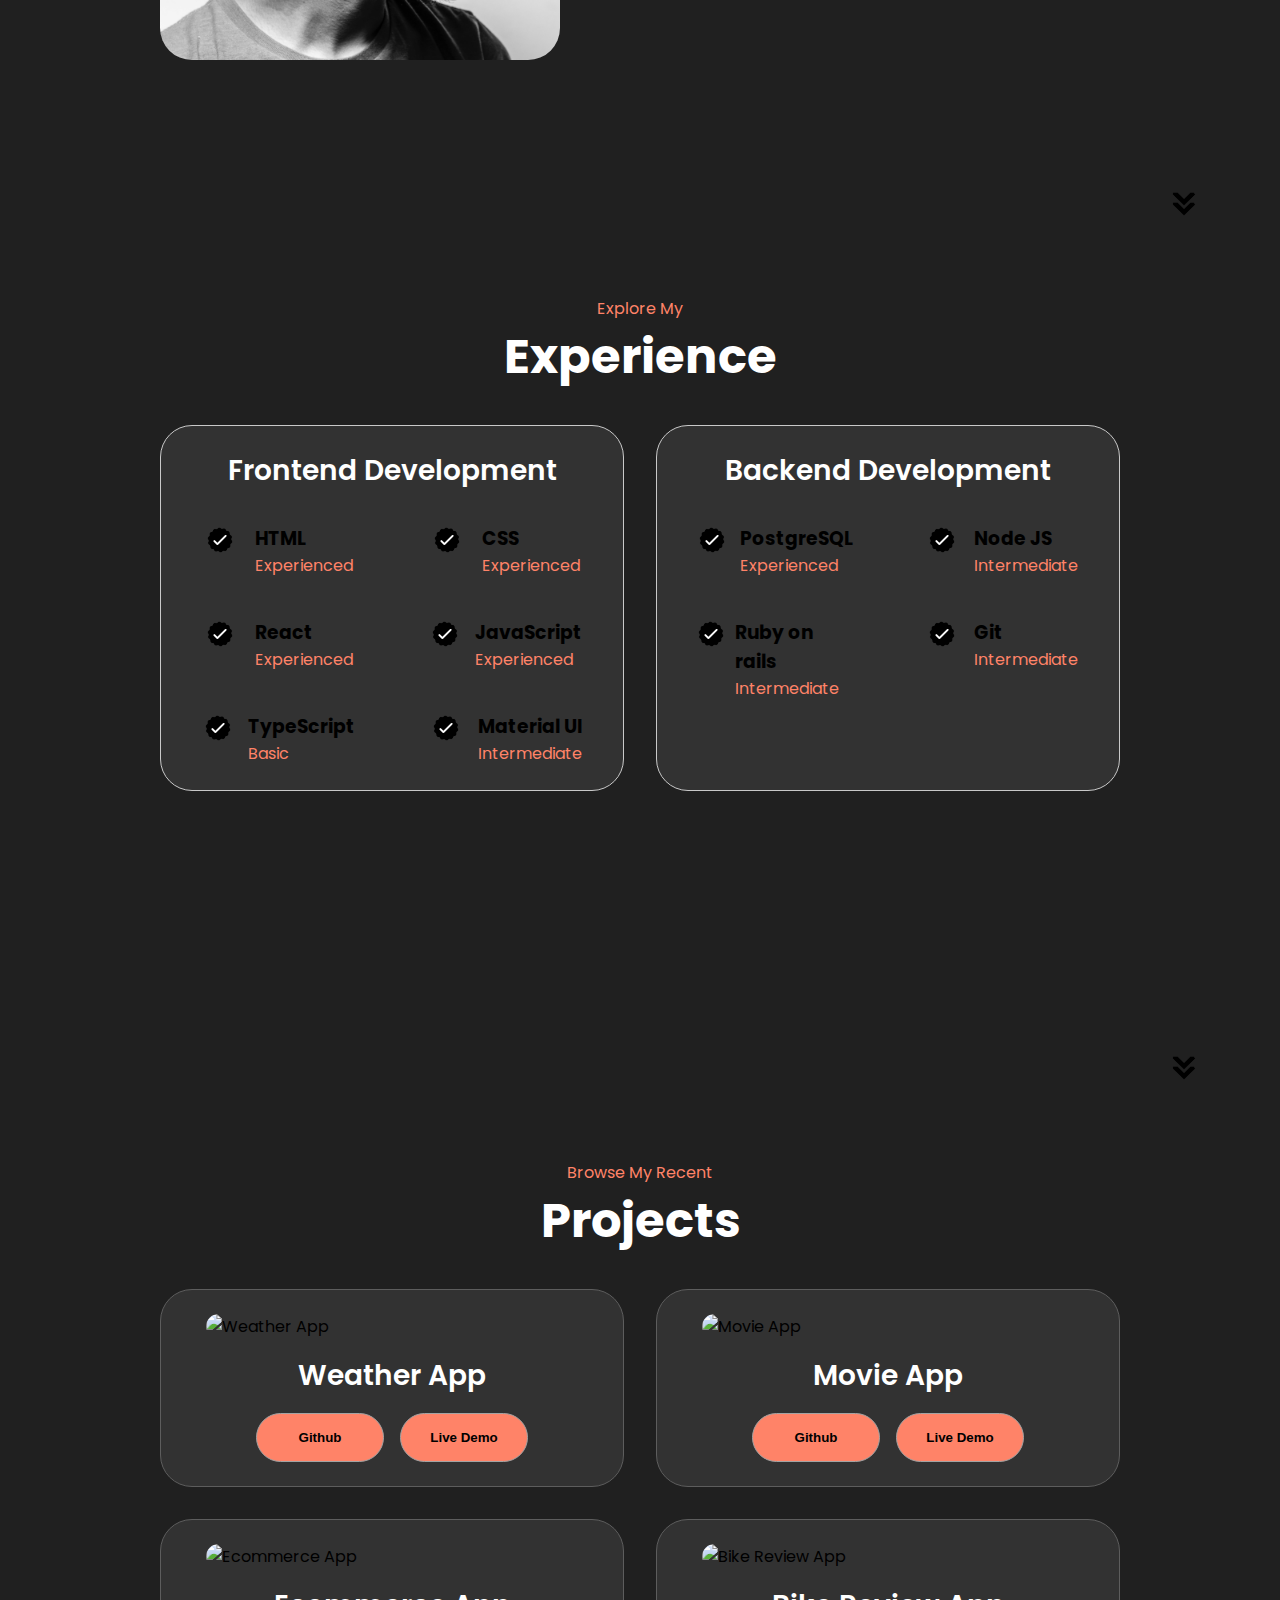
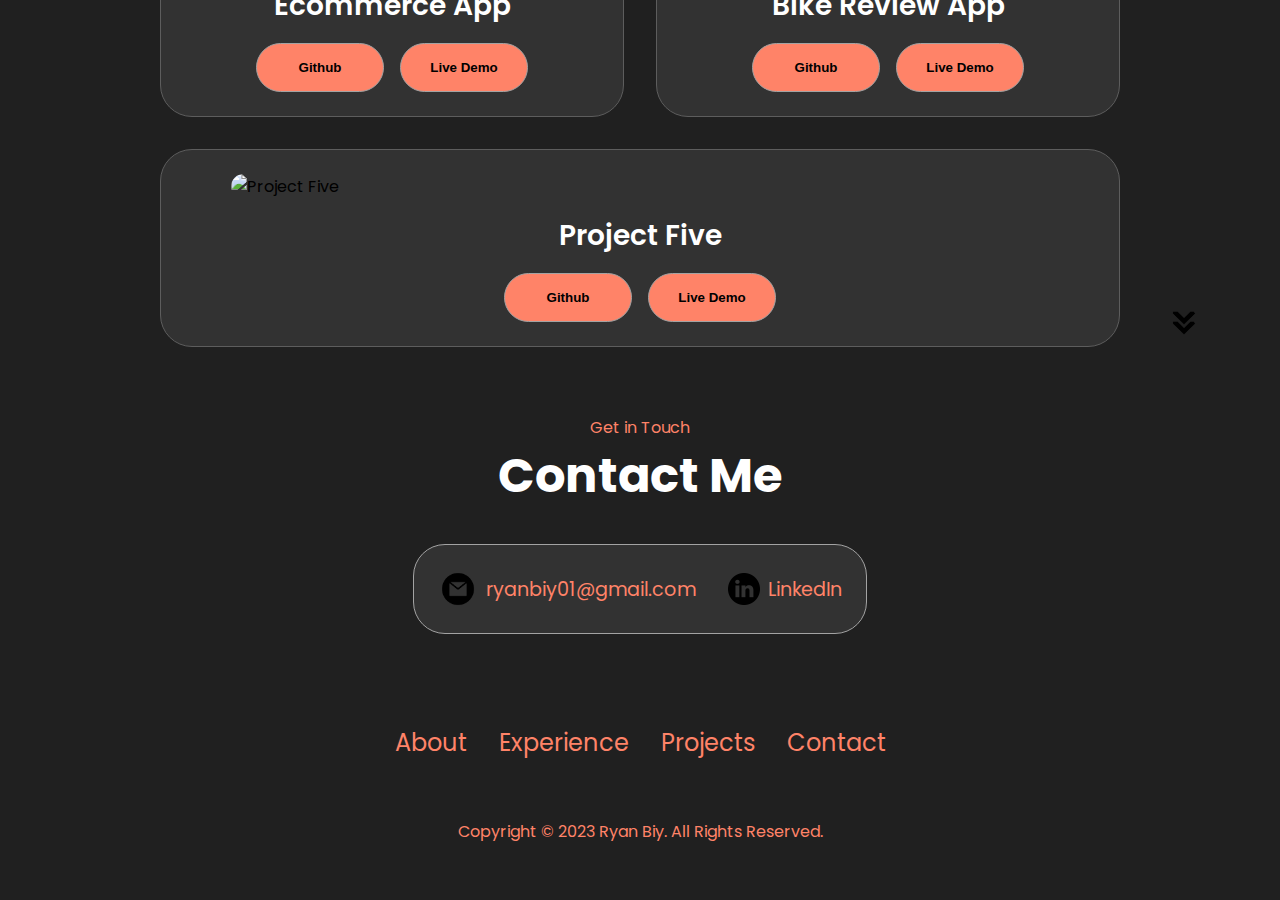
==== commit 24171676: "added picture" ====
--- a/index.html
+++ b/index.html
@@ -39,7 +39,7 @@
     </nav>
     <section id="profile">
       <div class="section__pic-container">
-        <img id="ryanbiy" src="./assets/ryan" alt="Ryan Biy profile picture" />
+        <img id="ryanbiy" src="./assets/ryan.jpg" alt="Ryan Biy profile picture" />
       </div>
       <div class="section__text">
         <p class="section__text__p1">Hello, I'm</p>
